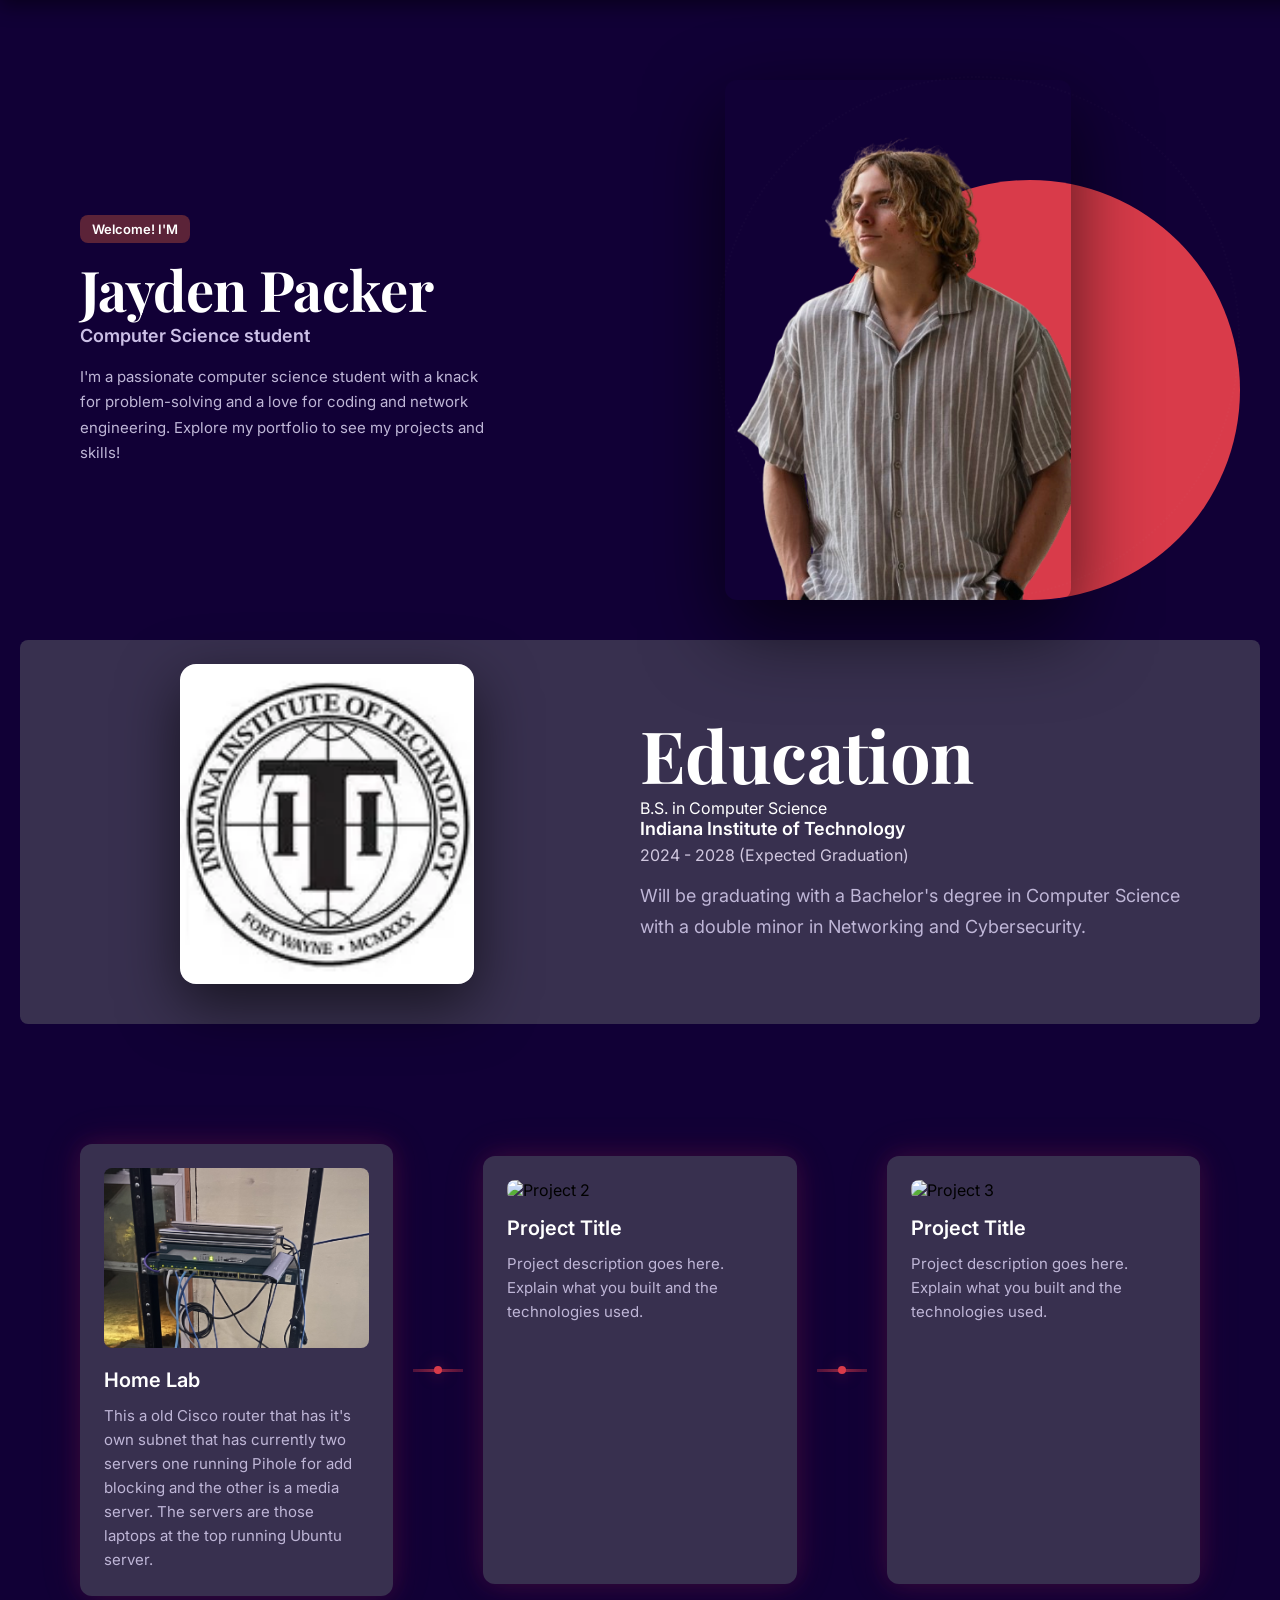
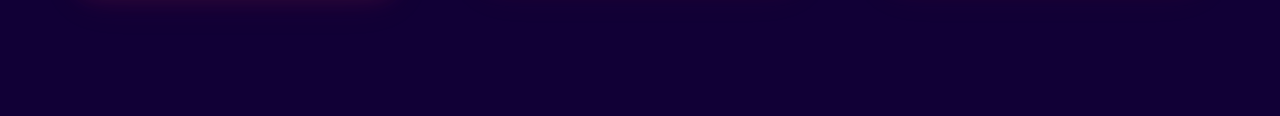
==== index.html @ 490e6d90 "updates" ====
<!DOCTYPE html>
<html>
<head>
    <meta charset="UTF-8">
    <meta content="width=device-width, initial-scale=1.0">
    <link rel="stylesheet" href="style.css"/>
    <title>Portfolio</title>
</head>
<body>
    <div class="taskbar">
        <a href="#hero" class="taskbar1">
            <img src="OIP (1).webp" alt="logo">
        </a>
        <a href="#education" class="taskbar2">Education</a>
        <a href="#projects" class="taskbar3">Projects</a>
        <a href="#resume" class="taskbar4">Resume</a>
        <a href="#contact" class="taskbar5">Contact</a>
    </div>

<section id="hero" class="hero">
        <div class="hero-left">
            <span class="hero-badge">Welcome! I'M</span>
            <h1 class="hero-title">Jayden Packer</h1>
            <div class="hero-sub">Computer Science student</div>
            <p class="hero-desc">
                I'm a passionate computer science student with a knack for problem-solving and a love for coding and network engineering. 
                Explore my portfolio to see my projects and skills!
            </p>
        </div>
        <div class="hero-right">
            <img src="IMG_0576-removebg-preview.png" alt="profile" class="hero-img">
        </div>
    </section>

<section id="education" class="education">
        <div class="educationleft">
            <img class="educationleft-img"src="OIP.webp" alt="school" class="education-img">
        </div>
        <div class="educationright">
            <h2 class="education-title">Education</h2>
            <div class="education-subtitle">B.S. in Computer Science</div>
            <div class="education-school">Indiana Institute of Technology</div>
            <div class="education-dates">2024 - 2028 (Expected Graduation)</div>
            <p class="education-desc">
                Will be graduating with a Bachelor's degree in Computer Science with a double minor in Networking and Cybersecurity.
            </p>
        </div>
    </section>

<section id="projects" class="projects">
    <div class="project-container">
        <div class="project-box">
            <img src="project1IMG.jpeg" alt="Project 1" class="project-img">
            <h3>Home Lab</h3>
            <p>This a old Cisco router that has it's own subnet that has currently two servers one running Pihole for add blocking and the other is a media server. The servers are those laptops at the top running Ubuntu server.</p>
        </div>
        
        <div class="project-line"></div>
        
        <div class="project-box">
            <img src="project2.jpg" alt="Project 2" class="project-img">
            <h3>Project Title</h3>
            <p>Project description goes here. Explain what you built and the technologies used.</p>
        </div>
        
        <div class="project-line"></div>
        
        <div class="project-box">
            <img src="project3.jpg" alt="Project 3" class="project-img">
            <h3>Project Title</h3>
            <p>Project description goes here. Explain what you built and the technologies used.</p>
        </div>
    </div>
</section>

<script>
    (function(){
        const bar = document.querySelector('.taskbar');
        const body = document.body;
        if (!bar) return;

        let lastScroll = 0;
        let ticking = false;
        const threshold = 80;

        function onScroll() {
            if (ticking) return;
            ticking = true;

            window.requestAnimationFrame(() => {
                const currentScroll = window.scrollY || window.pageYOffset;
                
                // Scrolling down
                if (currentScroll > lastScroll && currentScroll > threshold) {
                    if (!bar.classList.contains('vertical')) {
                        bar.classList.add('sliding-up');
                        setTimeout(() => {
                            bar.classList.remove('sliding-up');
                            bar.classList.add('vertical');
                            body.classList.add('shifted'); // Add padding to body
                        }, 600);
                    }
                }
                // Scrolling up
                else if (currentScroll < lastScroll && currentScroll < threshold) {
                    if (bar.classList.contains('vertical')) {
                        bar.classList.add('sliding-right');
                        body.classList.remove('shifted'); // Remove padding from body
                        setTimeout(() => {
                            bar.classList.remove('sliding-right', 'vertical');
                        }, 600);
                    }
                }

                lastScroll = currentScroll;
                ticking = false;
            });
        }

        window.addEventListener('scroll', onScroll, { passive: true });
    })();
</script>
</body>
</html>
---- style.css ----
@import url('https://fonts.googleapis.com/css2?family=Inter:wght@400;600;700&display=swap');
@import url('https://fonts.googleapis.com/css2?family=Playfair+Display:wght@600;700&display=swap');

html {
    scroll-behavior: smooth;
}

/* Update taskbar links */
.taskbar a {
    text-decoration: none;
    color: #ffffff;
}

body {
    background-color: #110036;
    font-family: "Inter", system-ui, -apple-system, BlinkMacSystemFont, 'Segoe UI', Roboto, 'Helvetica Neue', sans-serif;
    -webkit-font-smoothing: antialiased;
    -moz-osx-font-smoothing: grayscale;
    margin: 0;
    transition: padding-left 600ms cubic-bezier(0.4, 0, 0.2, 1);
}

/* Add padding when taskbar is vertical */
body.shifted {
    padding-left: 88px; /* matches taskbar width */
}

.taskbar {
    position: fixed;
    gap: 48px;
    top: 0;
    left: 0;
    z-index: 999;
    width: 100%;
    height: 64px;
    display: flex;
    align-items: center;
    padding: 12px 28px;
    background: rgba(17,0,54,0.98);
    box-shadow: 0 6px 18px rgba(0,0,0,0.45);
    transition: transform 600ms cubic-bezier(0.4, 0, 0.2, 1);
}

/* Sliding up animation state */
.taskbar.sliding-up {
    transform: translateY(-100%);
}

/* Vertical state with slide-in from left */
.taskbar.vertical {
    width: 88px;
    height: 100vh;
    padding: 20px 8px;
    flex-direction: column;
    gap: 18px;
    transform: translateX(-100%);
    animation: slideInLeft 600ms cubic-bezier(0.4, 0, 0.2, 1) forwards;
}

/* Sliding right animation state */
.taskbar.sliding-right {
    width: 88px;
    height: 100vh;
    padding: 20px 8px;
    flex-direction: column;
    transform: translateX(100%);
}

@keyframes slideInLeft {
    from { transform: translateX(-100%); }
    to { transform: translateX(0); }
}

/* logo adjustments */
.taskbar1 {
    width: 64px;
    justify-self: start;
    align-self: center;
    margin-left: 12px;
    transition: margin 420ms ease;
    cursor: pointer;
}
.taskbar.vertical .taskbar1 {
    margin-left: 0;
}

/* logo image sizing */
.taskbar1 img {
    width: 48px;
    height: 48px;
    object-fit: cover;
    border-radius: 8px;
    display: block;
}
.taskbar.vertical .taskbar1 img {
    width: 56px;
    height: 56px;
}

/* nav items container */
.taskbar > :not(.taskbar1) {
    display: flex;
    gap: 100px;
    align-items: right;
}

/* nav items: reset grid positioning when vertical */
.taskbar2, .taskbar3, .taskbar4, .taskbar5 {
    color: #ffffff;
    font-size: 16px;
    font-weight: 600;
    text-decoration: none;
    cursor: pointer;
    transition: color 0.3s ease;
    width:max-content;
    padding: 100px;
}

.taskbar2:hover,
.taskbar3:hover,
.taskbar4:hover,
.taskbar5:hover {
    color: #d93b4a;
}

/* clear grid-column overrides in vertical mode and stack */
.taskbar.vertical .taskbar2,
.taskbar.vertical .taskbar3,
.taskbar.vertical .taskbar4,
.taskbar.vertical .taskbar5 {
    /* stack visually and make labels compact */
    margin: 8px 0;
    font-size: 13px;
              /* rotate labels so they read roughly horizontally */
    transform-origin: center;
    white-space: nowrap;
    width: max-content;
}

/* make contact button smaller and vertical-friendly */
.taskbar.vertical .taskbar5 {
    width: 56px;
    height: 36px;
    border-radius: 8px;
    display: flex;
    justify-content: center;
    align-items: center;

}

/* small visual polish during animation */
.taskbar, .taskbar * {
    will-change: transform, width, height, padding, opacity;
}

/* HERO */
.hero {
    /* allow the hero to occupy more horizontal space */
    max-width: 1400px;
    width: calc(100% - 160px);
    margin: 40px auto;
    display: grid;
    grid-template-columns: 1fr 640px; /* larger right column for the image */
    gap: 60px;
    align-items: center;
    padding: 40px 60px;
}

/* left column (text) */
.hero-left { color: #fff; padding-right: 16px; }
.hero-badge {
    display: inline-block;
    background: #5b2338;
    color: #fff;
    padding: 6px 12px;
    border-radius: 8px;
    font-size: 13px;
    font-weight: 600;
    margin-bottom: 18px;
}
.hero-title {
    font-family: 'Playfair Display', serif;
    font-size: 56px;
    line-height: 1;
    margin: 0 0 8px;
    color: #fff;
    letter-spacing: -0.6px;
}
.hero-sub {
    color: #cbbfe6;
    font-weight: 600;
    margin-bottom: 18px;
    font-size: 18px;
}
.hero-desc {
    color: #bfb6d7;
    max-width: 640px;
    line-height: 1.7;
    font-size: 15px;
    margin: 0;
}

/* right column (image + decorative shapes) */
.hero-right {
    position: relative;
    height: 520px;
    display: flex;
    align-items: flex-end;
    justify-content: center;
    overflow: visible;
}

/* big circle behind image */
.hero-right::before{
    content: "";
    position: absolute;
    right: 0;
    width: 420px;
    height: 420px;
    border-radius: 50%;
    background: #d93b4a; /* red accent */
    transform: translateX(40px);
    z-index: 0;
    opacity: 1;
}

/* optional secondary dark ring */
.hero-right::after{
    content: "";
    position: absolute;
    right: -40px;
    width: 520px;
    height: 520px;
    border-radius: 50%;
    border: 2px dotted rgba(255,255,255,0.03);
    z-index: 0;
    opacity: 0.6;
}

/* image */
.hero-img {
    position: relative;
    z-index: 1;
    height: 520px;
    width: auto;
    max-width: 100%;
    object-fit: cover;
    border-radius: 12px;
    box-shadow: 0 30px 80px rgba(0,0,0,0.65);
    display: block;
    transform: translateX(18px); /* small overlap on the circle */
}

/* responsive breakpoints for larger layout */
@media (max-width: 1200px) {
    .hero {
        max-width: 1100px;
        grid-template-columns: 1fr 480px;
        gap: 40px;
        padding: 30px;
    }
    .hero-right { height: 420px; }
    .hero-img { height: 420px; }
}

@media (max-width: 900px) {
    .hero {
        grid-template-columns: 1fr;
        gap: 24px;
        padding: 16px;
    }
    .hero-right { height: 320px; }
    .hero-img { height: 320px; transform: translateX(0); }
}

.education{
    /* move the section closer to the hero */
    max-width: 2500px;
    width: calc(100% - 160px);
    margin: -40px auto 40px;    /* negative top margin to raise the section */
    display: grid;
    grid-template-columns: 1fr 560px;
    gap: 60px;
    align-items: center;
    padding: 24px 60px 40px;    /* reduced top padding */
    background-color: #38304f;
    border-radius: 8px;
}

/* left column (image) */
.educationleft{
    height: 320px;              /* slightly smaller so content feels balanced */
    display: flex;
    justify-content: flex-start;
    align-items: center;
    overflow: visible;
    margin-left: 100px;
}

.educationleft-img{
    position: relative;
    z-index: 1;
    height: 320px;
    width: auto;
    max-width: 100%;
    object-fit: cover;
    border-radius: 16px;
    box-shadow: 0 20px 60px rgba(0,0,0,0.6);
    display: block;
    margin-left: px;
}

/* right column (text) */
.educationright{
    color: #fff;
    padding-right: 0;
    text-align: left;
    display: flex;
    flex-direction: column;

    /* move content to the top of the section */
    justify-content: flex-start;
    align-items: flex-start;
    padding-top: 12px; /* optional: tweak to taste */
}

/* bigger, clearer title and supporting text */
.education-title{
    font-family: 'Playfair Display', serif;
    font-size: 72px;
    line-height: 1;
    margin: 0 0 8px;
    color: #fff;
    letter-spacing: -0.6px;

    /* ensure the title hugs the top of its column */
    align-self: flex-start;
    margin-top: 0;
}

.education-sub{
    color: #cbbfe6;
    font-weight: 600;
    font-size: 20px;            /* larger subtitle */
    margin-bottom: 8px;
}

.education-school{
    color: #ffffff;
    font-size: 18px;
    font-weight: 600;
    margin-bottom: 6px;
}

.education-dates{
    color: #d0c7df;
    font-size: 16px;
    margin-bottom: 16px;
}

.education-desc{
    color: #bfb6d7;
    max-width: 720px;
    width: 100%;
    line-height: 1.7;
    font-size: 18px;            /* larger body text */
    margin: 0;
}

/* Projects Section */
.projects {
    max-width: 1400px;
    width: calc(100% - 160px);
    margin: 40px auto;
    padding: 40px 60px;
}

.project-container {
    display: flex;
    align-items: center;
    justify-content: center;
    gap: 20px;
    padding: 40px 0;
}

.project-box {
    background-color: #38304f;
    border-radius: 12px;
    padding: 24px;
    width: 320px;
    min-height: 380px;
    position: relative;
    transition: transform 0.3s ease;
    
    /* Glow effect */
    box-shadow: 0 0 25px rgba(217, 59, 74, 0.15),
                0 0 45px rgba(217, 59, 74, 0.1);
}

.project-box:hover {
    transform: translateY(-8px);
    box-shadow: 0 0 35px rgba(217, 59, 74, 0.25),
                0 0 65px rgba(217, 59, 74, 0.15);
}

.project-img {
    width: 100%;
    height: 180px;
    object-fit: cover;
    border-radius: 8px;
    margin-bottom: 16px;
}

.project-box h3 {
    color: #ffffff;
    font-size: 20px;
    margin: 0 0 12px 0;
    font-weight: 600;
}

.project-box p {
    color: #bfb6d7;
    font-size: 15px;
    line-height: 1.6;
    margin: 0;
}

/* Connecting lines */
.project-line {
    height: 3px;
    width: 60px;
    background: linear-gradient(90deg, 
        rgba(217, 59, 74, 0.3),
        rgba(217, 59, 74, 0.6),
        rgba(217, 59, 74, 0.3));
    position: relative;
}

.project-line::before {
    content: '';
    position: absolute;
    width: 8px;
    height: 8px;
    background-color: #d93b4a;
    border-radius: 50%;
    top: 50%;
    left: 50%;
    transform: translate(-50%, -50%);
    box-shadow: 0 0 15px rgba(217, 59, 74, 0.5);
}

/* Responsive adjustments */
@media (max-width: 1200px) {
    .project-container {
        flex-direction: column;
    }
    
    .project-line {
        height: 60px;
        width: 3px;
    }
}
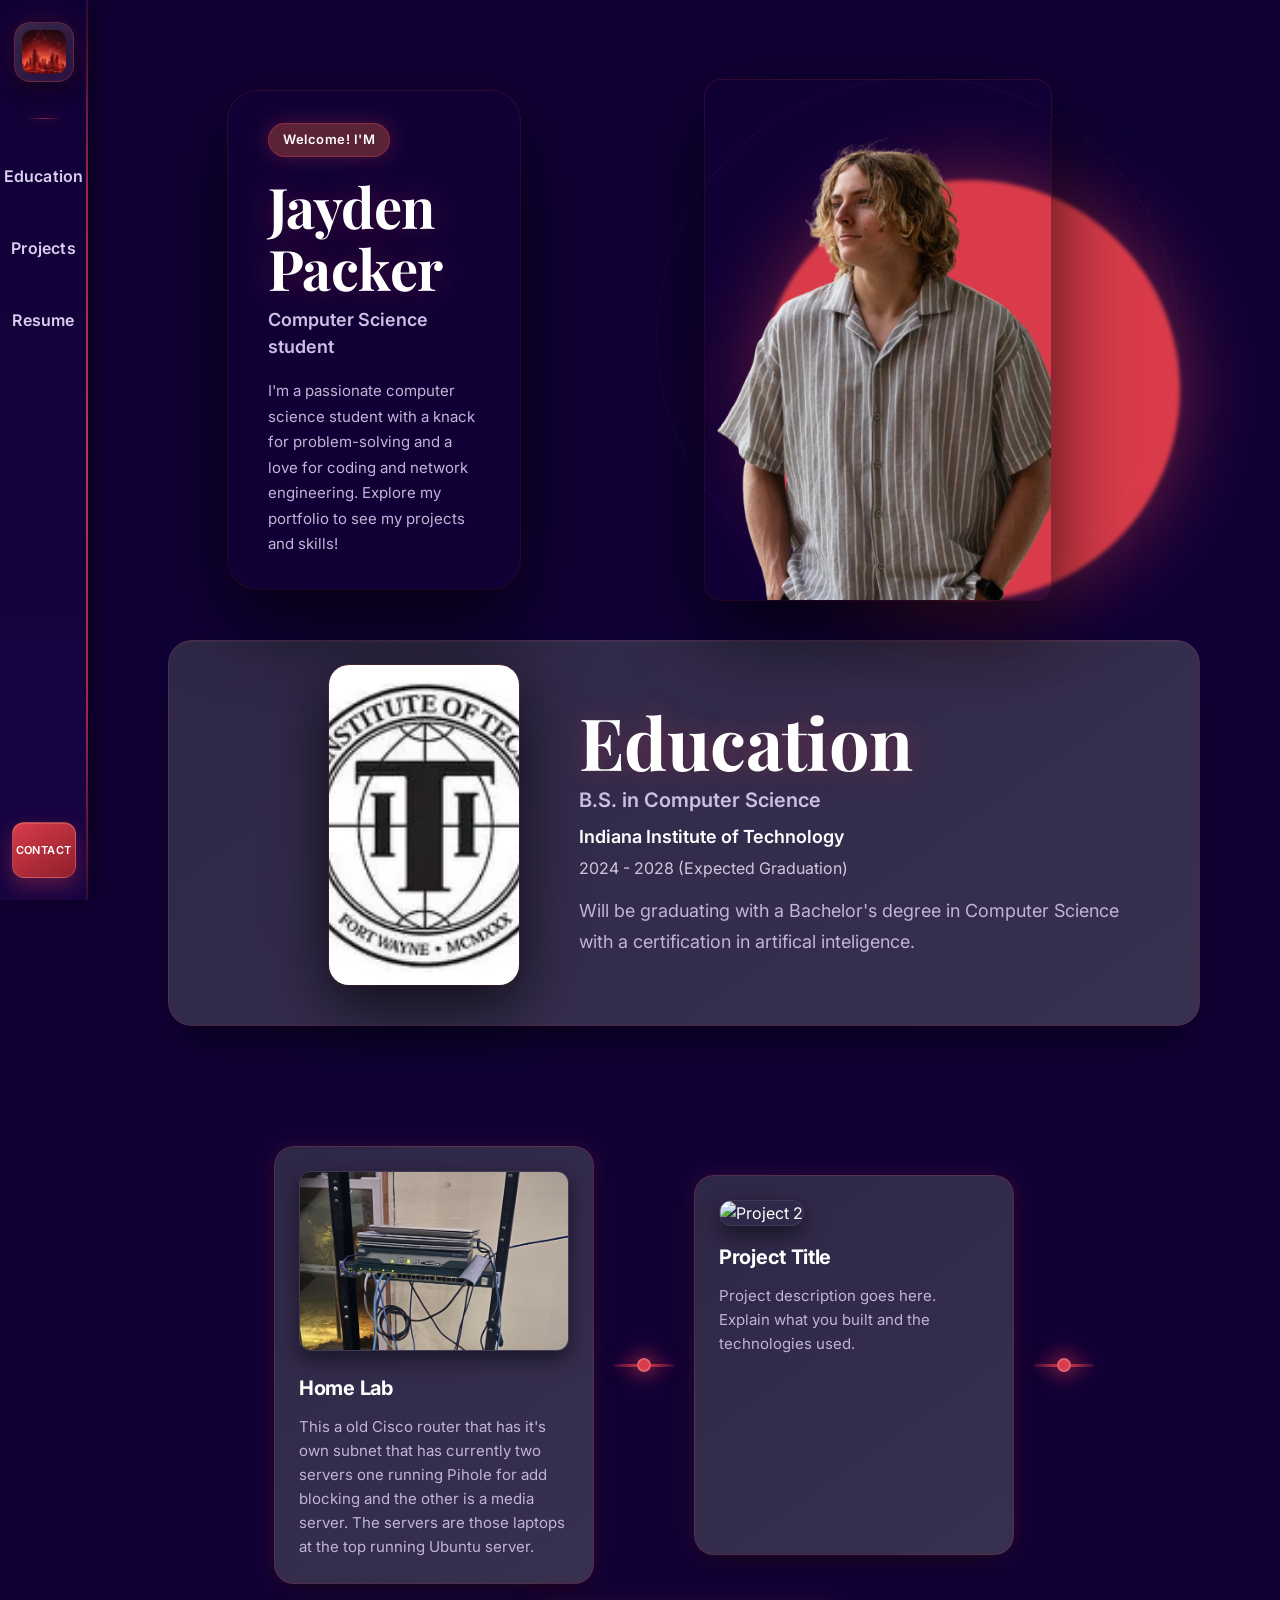
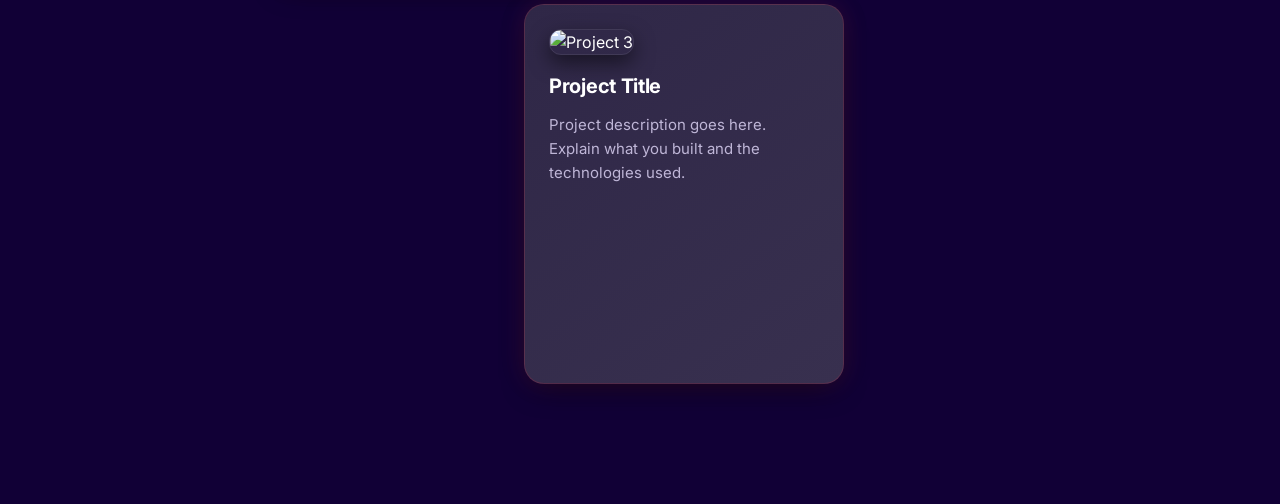
==== commit 93b948d9: "Updated formating and style" ====
--- a/index.html
+++ b/index.html
@@ -1,23 +1,43 @@
 <!DOCTYPE html>
-<html>
+<html lang="en">
 <head>
     <meta charset="UTF-8">
-    <meta content="width=device-width, initial-scale=1.0">
+    <meta name="viewport" content="width=device-width, initial-scale=1.0">
+    <title>Jayden Packer · Portfolio</title>
     <link rel="stylesheet" href="style.css"/>
-    <title>Portfolio</title>
 </head>
 <body>
-    <div class="taskbar">
-        <a href="#hero" class="taskbar1">
+    <!-- TASKBAR -->
+    <nav class="taskbar" id="taskbar">
+        <a href="#hero" class="taskbar1" aria-label="Home">
             <img src="OIP (1).webp" alt="logo">
         </a>
-        <a href="#education" class="taskbar2">Education</a>
-        <a href="#projects" class="taskbar3">Projects</a>
-        <a href="#resume" class="taskbar4">Resume</a>
-        <a href="#contact" class="taskbar5">Contact</a>
-    </div>
 
-<section id="hero" class="hero">
+        <div class="rail-divider"></div>
+
+        <a href="#education" class="rail-link">
+            <span class="rail-dot"></span>
+            <span class="rail-label">Education</span>
+        </a>
+        <a href="#projects" class="rail-link">
+            <span class="rail-dot"></span>
+            <span class="rail-label">Projects</span>
+        </a>
+        <a href="#resume" class="rail-link">
+            <span class="rail-dot"></span>
+            <span class="rail-label">Resume</span>
+        </a>
+
+        <div class="rail-spacer"></div>
+
+        <a href="#contact" class="rail-link rail-contact">
+            <span class="rail-dot"></span>
+            <span class="rail-label">Contact</span>
+        </a>
+    </nav>
+
+    <!-- HERO -->
+    <section id="hero" class="hero">
         <div class="hero-left">
             <span class="hero-badge">Welcome! I'M</span>
             <h1 class="hero-title">Jayden Packer</h1>
@@ -32,9 +52,10 @@
         </div>
     </section>
 
-<section id="education" class="education">
+    <!-- EDUCATION -->
+    <section id="education" class="education">
         <div class="educationleft">
-            <img class="educationleft-img"src="OIP.webp" alt="school" class="education-img">
+            <img class="educationleft-img" src="OIP.webp" alt="school">
         </div>
         <div class="educationright">
             <h2 class="education-title">Education</h2>
@@ -42,83 +63,95 @@
             <div class="education-school">Indiana Institute of Technology</div>
             <div class="education-dates">2024 - 2028 (Expected Graduation)</div>
             <p class="education-desc">
-                Will be graduating with a Bachelor's degree in Computer Science with a double minor in Networking and Cybersecurity.
+                Will be graduating with a Bachelor's degree in Computer Science with a certification in artifical inteligence.
             </p>
         </div>
     </section>
 
-<section id="projects" class="projects">
-    <div class="project-container">
-        <div class="project-box">
-            <img src="project1IMG.jpeg" alt="Project 1" class="project-img">
-            <h3>Home Lab</h3>
-            <p>This a old Cisco router that has it's own subnet that has currently two servers one running Pihole for add blocking and the other is a media server. The servers are those laptops at the top running Ubuntu server.</p>
+    <!-- PROJECTS -->
+    <section id="projects" class="projects">
+        <div class="project-container">
+            <div class="project-box">
+                <img src="project1IMG.jpeg" alt="Project 1" class="project-img">
+                <h3>Home Lab</h3>
+                <p>This a old Cisco router that has it's own subnet that has currently two servers one running Pihole for add blocking and the other is a media server. The servers are those laptops at the top running Ubuntu server.</p>
+            </div>
+            
+            <div class="project-line"></div>
+            
+            <div class="project-box">
+                <img src="project2.jpg" alt="Project 2" class="project-img">
+                <h3>Project Title</h3>
+                <p>Project description goes here. Explain what you built and the technologies used.</p>
+            </div>
+            
+            <div class="project-line"></div>
+            
+            <div class="project-box">
+                <img src="project3.jpg" alt="Project 3" class="project-img">
+                <h3>Project Title</h3>
+                <p>Project description goes here. Explain what you built and the technologies used.</p>
+            </div>
         </div>
-        
-        <div class="project-line"></div>
-        
-        <div class="project-box">
-            <img src="project2.jpg" alt="Project 2" class="project-img">
-            <h3>Project Title</h3>
-            <p>Project description goes here. Explain what you built and the technologies used.</p>
-        </div>
-        
-        <div class="project-line"></div>
-        
-        <div class="project-box">
-            <img src="project3.jpg" alt="Project 3" class="project-img">
-            <h3>Project Title</h3>
-            <p>Project description goes here. Explain what you built and the technologies used.</p>
-        </div>
-    </div>
-</section>
+    </section>
 
-<script>
-    (function(){
-        const bar = document.querySelector('.taskbar');
-        const body = document.body;
-        if (!bar) return;
+    <!-- SCROLL SCRIPT -->
+    <script>
+        (function () {
+            const bar = document.getElementById('taskbar');
+            const body = document.body;
+            if (!bar) return;
 
-        let lastScroll = 0;
-        let ticking = false;
-        const threshold = 80;
+            const isMobile = () => window.innerWidth <= 900;
 
-        function onScroll() {
-            if (ticking) return;
-            ticking = true;
+            let lastScroll = 0;
+            let ticking = false;
+            const THRESHOLD = 120;
+            const DELTA = 6;
+            let hidden = false;
 
-            window.requestAnimationFrame(() => {
-                const currentScroll = window.scrollY || window.pageYOffset;
-                
-                // Scrolling down
-                if (currentScroll > lastScroll && currentScroll > threshold) {
-                    if (!bar.classList.contains('vertical')) {
-                        bar.classList.add('sliding-up');
-                        setTimeout(() => {
-                            bar.classList.remove('sliding-up');
-                            bar.classList.add('vertical');
-                            body.classList.add('shifted'); // Add padding to body
-                        }, 600);
+            function setHidden(state) {
+                if (state === hidden) return;
+                hidden = state;
+                bar.classList.toggle('hidden', state);
+                body.classList.toggle('shifted', state);
+            }
+
+            function onScroll() {
+                if (ticking) return;
+                ticking = true;
+                requestAnimationFrame(() => {
+                    const y = window.scrollY || window.pageYOffset;
+
+                    if (isMobile()) {
+                        setHidden(false);
+                        lastScroll = y;
+                        ticking = false;
+                        return;
                     }
-                }
-                // Scrolling up
-                else if (currentScroll < lastScroll && currentScroll < threshold) {
-                    if (bar.classList.contains('vertical')) {
-                        bar.classList.add('sliding-right');
-                        body.classList.remove('shifted'); // Remove padding from body
-                        setTimeout(() => {
-                            bar.classList.remove('sliding-right', 'vertical');
-                        }, 600);
+
+                    const diff = y - lastScroll;
+
+                    if (Math.abs(diff) > DELTA) {
+                        if (diff > 0 && y > THRESHOLD) {
+                            setHidden(true);
+                        } else if (diff < 0) {
+                            setHidden(false);
+                        }
+                        lastScroll = y;
+                    } else if (y <= THRESHOLD && hidden) {
+                        setHidden(false);
                     }
-                }
 
-                lastScroll = currentScroll;
-                ticking = false;
+                    ticking = false;
+                });
+            }
+
+            window.addEventListener('scroll', onScroll, { passive: true });
+            window.addEventListener('resize', () => {
+                if (isMobile()) setHidden(false);
             });
-        }
-
-        window.addEventListener('scroll', onScroll, { passive: true });
-    })();
-</script>
+        })();
+    </script>
 </body>
 </html>
--- a/style.css
+++ b/style.css
@@ -1,197 +1,359 @@
+/* ---------- FONT IMPORTS ---------- */
 @import url('https://fonts.googleapis.com/css2?family=Inter:wght@400;600;700&display=swap');
 @import url('https://fonts.googleapis.com/css2?family=Playfair+Display:wght@600;700&display=swap');
 
+/* ---------- RESET & GLOBAL ---------- */
+* {
+    margin: 0;
+    padding: 0;
+    box-sizing: border-box;
+}
+
 html {
     scroll-behavior: smooth;
 }
 
-/* Update taskbar links */
-.taskbar a {
-    text-decoration: none;
-    color: #ffffff;
-}
-
 body {
     background-color: #110036;
-    font-family: "Inter", system-ui, -apple-system, BlinkMacSystemFont, 'Segoe UI', Roboto, 'Helvetica Neue', sans-serif;
+    font-family: "Inter", system-ui, -apple-system, BlinkMacSystemFont, 'Segoe UI', Roboto, sans-serif;
     -webkit-font-smoothing: antialiased;
     -moz-osx-font-smoothing: grayscale;
-    margin: 0;
-    transition: padding-left 600ms cubic-bezier(0.4, 0, 0.2, 1);
-}
-
-/* Add padding when taskbar is vertical */
-body.shifted {
-    padding-left: 88px; /* matches taskbar width */
-}
-
+    line-height: 1.5;
+    color: #fff;
+    padding-left: 88px;
+    transition: padding-left 0.4s cubic-bezier(0.22, 1, 0.36, 1);
+}
+
+@media (max-width: 900px) {
+    body { padding-left: 0; }
+}
+
+body.shifted { padding-left: 0; }
+
+/* ---------- TASKBAR (vertical rail) ---------- */
 .taskbar {
     position: fixed;
-    gap: 48px;
     top: 0;
     left: 0;
     z-index: 999;
-    width: 100%;
-    height: 64px;
+    width: 88px;
+    height: 100vh;
+    display: flex;
+    flex-direction: column;
+    align-items: center;
+    gap: 24px;
+    padding: 22px 10px;
+    background:
+        linear-gradient(180deg, rgba(17, 0, 54, 0.98) 0%, rgba(24, 4, 66, 0.98) 100%);
+    backdrop-filter: blur(12px);
+    border-right: 1px solid rgba(217, 59, 74, 0.18);
+    box-shadow:
+        6px 0 24px rgba(0, 0, 0, 0.5),
+        inset -1px 0 0 rgba(217, 59, 74, 0.12);
+    transform: translateX(0);
+    transition: transform 0.4s cubic-bezier(0.22, 1, 0.36, 1);
+    will-change: transform;
+}
+
+/* glowing accent strip on the right edge of the rail */
+.taskbar::after {
+    content: "";
+    position: absolute;
+    top: 0;
+    right: -1px;
+    width: 2px;
+    height: 100%;
+    background: linear-gradient(
+        180deg,
+        transparent 0%,
+        rgba(217, 59, 74, 0.7) 20%,
+        rgba(217, 59, 74, 1) 50%,
+        rgba(217, 59, 74, 0.7) 80%,
+        transparent 100%
+    );
+    filter: blur(0.5px);
+    opacity: 0.85;
+    pointer-events: none;
+}
+
+.taskbar.hidden {
+    transform: translateX(-100%);
+}
+
+/* --- Logo badge --- */
+.taskbar1 {
     display: flex;
     align-items: center;
-    padding: 12px 28px;
-    background: rgba(17,0,54,0.98);
-    box-shadow: 0 6px 18px rgba(0,0,0,0.45);
-    transition: transform 600ms cubic-bezier(0.4, 0, 0.2, 1);
-}
-
-/* Sliding up animation state */
-.taskbar.sliding-up {
-    transform: translateY(-100%);
-}
-
-/* Vertical state with slide-in from left */
-.taskbar.vertical {
-    width: 88px;
-    height: 100vh;
-    padding: 20px 8px;
-    flex-direction: column;
-    gap: 18px;
-    transform: translateX(-100%);
-    animation: slideInLeft 600ms cubic-bezier(0.4, 0, 0.2, 1) forwards;
-}
-
-/* Sliding right animation state */
-.taskbar.sliding-right {
-    width: 88px;
-    height: 100vh;
-    padding: 20px 8px;
-    flex-direction: column;
-    transform: translateX(100%);
-}
-
-@keyframes slideInLeft {
-    from { transform: translateX(-100%); }
-    to { transform: translateX(0); }
-}
-
-/* logo adjustments */
-.taskbar1 {
+    justify-content: center;
+    width: 60px;
+    height: 60px;
+    border-radius: 16px;
+    background: linear-gradient(145deg, #2f2747, #1b0f42);
+    border: 1px solid rgba(217, 59, 74, 0.35);
+    box-shadow:
+        0 8px 20px rgba(0, 0, 0, 0.5),
+        inset 0 0 20px rgba(217, 59, 74, 0.15),
+        0 0 24px rgba(217, 59, 74, 0.2);
+    transition: transform 0.25s ease, box-shadow 0.25s ease;
+    cursor: pointer;
+    margin-bottom: 6px;
+}
+
+.taskbar1:hover {
+    transform: translateY(-2px) scale(1.03);
+    box-shadow:
+        0 10px 26px rgba(0, 0, 0, 0.6),
+        inset 0 0 24px rgba(217, 59, 74, 0.25),
+        0 0 32px rgba(217, 59, 74, 0.4);
+}
+
+.taskbar1 img {
+    width: 44px;
+    height: 44px;
+    object-fit: cover;
+    border-radius: 10px;
+    display: block;
+}
+
+/* --- Divider --- */
+.rail-divider {
+    width: 34px;
+    height: 1px;
+    margin: 6px 0 10px;
+    background: linear-gradient(
+        90deg,
+        transparent,
+        rgba(217, 59, 74, 0.6),
+        transparent
+    );
+    box-shadow: 0 0 8px rgba(217, 59, 74, 0.5);
+}
+
+/* pushes the Contact link to the bottom */
+.rail-spacer {
+    flex: 1;
+}
+
+/* --- Rail links (nav items) --- */
+.rail-link {
+    position: relative;
+    display: flex;
+    align-items: center;
+    justify-content: center;
     width: 64px;
-    justify-self: start;
-    align-self: center;
-    margin-left: 12px;
-    transition: margin 420ms ease;
-    cursor: pointer;
-}
-.taskbar.vertical .taskbar1 {
-    margin-left: 0;
-}
-
-/* logo image sizing */
-.taskbar1 img {
-    width: 48px;
     height: 48px;
-    object-fit: cover;
-    border-radius: 8px;
-    display: block;
-}
-.taskbar.vertical .taskbar1 img {
-    width: 56px;
-    height: 56px;
-}
-
-/* nav items container */
-.taskbar > :not(.taskbar1) {
-    display: flex;
-    gap: 100px;
-    align-items: right;
-}
-
-/* nav items: reset grid positioning when vertical */
-.taskbar2, .taskbar3, .taskbar4, .taskbar5 {
-    color: #ffffff;
+    border-radius: 12px;
+    color: #d8cff0;
     font-size: 16px;
     font-weight: 600;
+    letter-spacing: 0.2px;
     text-decoration: none;
-    cursor: pointer;
-    transition: color 0.3s ease;
-    width:max-content;
-    padding: 100px;
-}
-
-.taskbar2:hover,
-.taskbar3:hover,
-.taskbar4:hover,
-.taskbar5:hover {
-    color: #d93b4a;
-}
-
-/* clear grid-column overrides in vertical mode and stack */
-.taskbar.vertical .taskbar2,
-.taskbar.vertical .taskbar3,
-.taskbar.vertical .taskbar4,
-.taskbar.vertical .taskbar5 {
-    /* stack visually and make labels compact */
-    margin: 8px 0;
-    font-size: 13px;
-              /* rotate labels so they read roughly horizontally */
-    transform-origin: center;
-    white-space: nowrap;
-    width: max-content;
-}
-
-/* make contact button smaller and vertical-friendly */
-.taskbar.vertical .taskbar5 {
-    width: 56px;
-    height: 36px;
-    border-radius: 8px;
-    display: flex;
-    justify-content: center;
-    align-items: center;
-
-}
-
-/* small visual polish during animation */
-.taskbar, .taskbar * {
-    will-change: transform, width, height, padding, opacity;
-}
-
-/* HERO */
+    background: transparent;
+    border: 1px solid transparent;
+    transition:
+        color 0.25s ease,
+        background 0.25s ease,
+        border-color 0.25s ease,
+        transform 0.2s ease,
+        box-shadow 0.25s ease;
+}
+
+/* glowing dot indicator */
+.rail-dot {
+    position: absolute;
+    top: 8px;
+    right: 8px;
+    width: 6px;
+    height: 6px;
+    border-radius: 50%;
+    background: #d93b4a;
+    box-shadow: 0 0 10px rgba(217, 59, 74, 0.9);
+    opacity: 0;
+    transform: scale(0.4);
+    transition: opacity 0.25s ease, transform 0.25s ease;
+}
+
+.rail-label {
+    transition: transform 0.25s ease;
+    text-align: center;
+    line-height: 1.1;
+}
+
+/* hover */
+.rail-link:hover {
+    color: #ffffff;
+    background: linear-gradient(145deg, rgba(217, 59, 74, 0.14), rgba(217, 59, 74, 0.05));
+    border-color: rgba(217, 59, 74, 0.35);
+    transform: translateY(-2px);
+    box-shadow: 0 6px 16px rgba(0, 0, 0, 0.4), 0 0 18px rgba(217, 59, 74, 0.25);
+}
+
+.rail-link:hover .rail-dot {
+    opacity: 1;
+    transform: scale(1);
+}
+
+.rail-link:hover .rail-label {
+    transform: translateY(-1px);
+}
+
+/* active / current section (optional — applies on focus for keyboard users) */
+.rail-link:focus-visible {
+    outline: none;
+    border-color: #d93b4a;
+    box-shadow: 0 0 0 2px rgba(217, 59, 74, 0.35);
+}
+
+/* --- Contact (special) --- */
+.rail-contact {
+    width: 64px;
+    height: 56px;
+    color: #ffffff;
+    background: linear-gradient(145deg, #d93b4a, #8f1f2c);
+    border: 1px solid rgba(255, 255, 255, 0.15);
+    box-shadow:
+        0 8px 20px rgba(217, 59, 74, 0.35),
+        inset 0 1px 0 rgba(255, 255, 255, 0.15);
+    font-size: 11px;
+    letter-spacing: 0.4px;
+    text-transform: uppercase;
+}
+
+.rail-contact .rail-dot {
+    background: #ffffff;
+    box-shadow: 0 0 10px rgba(255, 255, 255, 0.9);
+}
+
+.rail-contact:hover {
+    background: linear-gradient(145deg, #e64554, #a82433);
+    border-color: rgba(255, 255, 255, 0.3);
+    box-shadow:
+        0 10px 26px rgba(217, 59, 74, 0.55),
+        inset 0 1px 0 rgba(255, 255, 255, 0.2),
+        0 0 24px rgba(217, 59, 74, 0.5);
+    transform: translateY(-3px);
+}
+
+/* ---------- MOBILE: horizontal top bar ---------- */
+@media (max-width: 900px) {
+    .taskbar {
+        width: 100%;
+        height: 68px;
+        flex-direction: row;
+        justify-content: flex-start;
+        gap: 10px;
+        padding: 8px 16px;
+        border-right: none;
+        border-bottom: 1px solid rgba(217, 59, 74, 0.18);
+        box-shadow: 0 6px 18px rgba(0, 0, 0, 0.45);
+    }
+
+    .taskbar::after {
+        top: auto;
+        bottom: -1px;
+        right: 0;
+        width: 100%;
+        height: 2px;
+        background: linear-gradient(
+            90deg,
+            transparent,
+            rgba(217, 59, 74, 0.8),
+            transparent
+        );
+    }
+
+    .taskbar.hidden { transform: translateX(0); }
+
+    .taskbar1 {
+        width: 44px;
+        height: 44px;
+        border-radius: 12px;
+        margin-bottom: 0;
+    }
+
+    .taskbar1 img { width: 32px; height: 32px; }
+
+    .rail-divider {
+        width: 1px;
+        height: 28px;
+        margin: 0 4px;
+        background: linear-gradient(180deg, transparent, rgba(217, 59, 74, 0.6), transparent);
+    }
+
+    .rail-spacer { flex: 0; }
+
+    .rail-link {
+        width: auto;
+        height: 36px;
+        padding: 0 12px;
+        border-radius: 10px;
+        font-size: 12px;
+    }
+
+    .rail-dot { display: none; }
+
+    .rail-contact {
+        width: auto;
+        height: 36px;
+        padding: 0 14px;
+        font-size: 11px;
+        margin-left: auto;
+    }
+}
+
+/* ---------- HERO ---------- */
 .hero {
-    /* allow the hero to occupy more horizontal space */
-    max-width: 1400px;
+    max-width: 1600px;
     width: calc(100% - 160px);
     margin: 40px auto;
     display: grid;
-    grid-template-columns: 1fr 640px; /* larger right column for the image */
+    grid-template-columns: 1.4fr 560px;
     gap: 60px;
     align-items: center;
     padding: 40px 60px;
 }
 
-/* left column (text) */
-.hero-left { color: #fff; padding-right: 16px; }
+.hero-left {
+    color: #fff;
+    padding: 32px 40px;
+    background-color: #110036;
+    box-shadow: 0 30px 80px rgba(0, 0, 0, 0.7), 0 0 0 1px rgba(217, 59, 74, 0.2);
+    border-radius: 30px;
+    
+    
+}
+
 .hero-badge {
     display: inline-block;
     background: #5b2338;
     color: #fff;
-    padding: 6px 12px;
-    border-radius: 8px;
+    padding: 6px 14px;
+    border-radius: 30px;
     font-size: 13px;
     font-weight: 600;
+    letter-spacing: 0.5px;
     margin-bottom: 18px;
-}
+    box-shadow: 0 0 20px rgba(217, 59, 74, 0.3);
+    border: 1px solid rgba(217, 59, 74, 0.4);
+}
+
 .hero-title {
     font-family: 'Playfair Display', serif;
     font-size: 56px;
-    line-height: 1;
+    line-height: 1.1;
     margin: 0 0 8px;
     color: #fff;
     letter-spacing: -0.6px;
-}
+    text-shadow: 0 0 30px rgba(217, 59, 74, 0.3);
+}
+
 .hero-sub {
     color: #cbbfe6;
     font-weight: 600;
     margin-bottom: 18px;
     font-size: 18px;
 }
+
 .hero-desc {
     color: #bfb6d7;
     max-width: 640px;
@@ -200,7 +362,6 @@
     margin: 0;
 }
 
-/* right column (image + decorative shapes) */
 .hero-right {
     position: relative;
     height: 520px;
@@ -210,34 +371,32 @@
     overflow: visible;
 }
 
-/* big circle behind image */
-.hero-right::before{
+.hero-right::before {
     content: "";
     position: absolute;
     right: 0;
     width: 420px;
     height: 420px;
     border-radius: 50%;
-    background: #d93b4a; /* red accent */
+    background: #d93b4a;
     transform: translateX(40px);
     z-index: 0;
-    opacity: 1;
-}
-
-/* optional secondary dark ring */
-.hero-right::after{
+    filter: blur(2px);
+    box-shadow: 0 0 80px rgba(217, 59, 74, 0.5);
+}
+
+.hero-right::after {
     content: "";
     position: absolute;
     right: -40px;
     width: 520px;
     height: 520px;
     border-radius: 50%;
-    border: 2px dotted rgba(255,255,255,0.03);
+    border: 2px dotted rgba(255, 255, 255, 0.06);
     z-index: 0;
     opacity: 0.6;
 }
 
-/* image */
 .hero-img {
     position: relative;
     z-index: 1;
@@ -245,13 +404,181 @@
     width: auto;
     max-width: 100%;
     object-fit: cover;
+    border-radius: 16px;
+    box-shadow: 0 30px 80px rgba(0, 0, 0, 0.7), 0 0 0 1px rgba(217, 59, 74, 0.2);
+    display: block;
+    transform: translateX(18px);
+}
+
+/* ---------- EDUCATION ---------- */
+.education {
+    max-width: 2500px;
+    width: calc(100% - 160px);
+    margin: -40px auto 40px;
+    display: grid;
+    grid-template-columns: 1fr 560px;
+    gap: 60px;
+    align-items: center;
+    padding: 24px 60px 40px;
+    background: linear-gradient(145deg, #2f2747, #38304f);
+    border-radius: 24px;
+    box-shadow: 0 25px 40px -15px rgba(0, 0, 0, 0.6), inset 0 1px 0 rgba(255, 255, 255, 0.05);
+    border: 1px solid rgba(217, 59, 74, 0.15);
+}
+
+.educationleft {
+    height: 320px;
+    display: flex;
+    justify-content: flex-start;
+    align-items: center;
+    overflow: visible;
+    margin-left: 100px;
+}
+
+.educationleft-img {
+    position: relative;
+    z-index: 1;
+    height: 320px;
+    width: auto;
+    max-width: 100%;
+    object-fit: cover;
+    border-radius: 20px;
+    box-shadow: 0 20px 60px rgba(0, 0, 0, 0.7), 0 0 0 1px rgba(217, 59, 74, 0.2);
+    display: block;
+}
+
+.educationright {
+    color: #fff;
+    display: flex;
+    flex-direction: column;
+    justify-content: flex-start;
+    align-items: flex-start;
+    padding-top: 12px;
+}
+
+.education-title {
+    font-family: 'Playfair Display', serif;
+    font-size: 72px;
+    line-height: 1;
+    margin: 0 0 8px;
+    color: #fff;
+    letter-spacing: -0.6px;
+    text-shadow: 0 0 25px rgba(217, 59, 74, 0.3);
+}
+
+.education-subtitle {
+    color: #cbbfe6;
+    font-weight: 600;
+    font-size: 20px;
+    margin-bottom: 8px;
+}
+
+.education-school {
+    color: #ffffff;
+    font-size: 18px;
+    font-weight: 600;
+    margin-bottom: 6px;
+}
+
+.education-dates {
+    color: #d0c7df;
+    font-size: 16px;
+    margin-bottom: 16px;
+}
+
+.education-desc {
+    color: #bfb6d7;
+    max-width: 720px;
+    width: 100%;
+    line-height: 1.7;
+    font-size: 18px;
+    margin: 0;
+}
+
+/* ---------- PROJECTS ---------- */
+.projects {
+    max-width: 1400px;
+    width: calc(100% - 160px);
+    margin: 40px auto;
+    padding: 40px 60px;
+}
+
+.project-container {
+    display: flex;
+    align-items: center;
+    justify-content: center;
+    gap: 20px;
+    padding: 40px 0;
+    flex-wrap: wrap;
+}
+
+.project-box {
+    background: linear-gradient(145deg, #2f2747, #38304f);
+    border-radius: 20px;
+    padding: 24px;
+    width: 320px;
+    min-height: 380px;
+    position: relative;
+    transition: transform 0.3s ease, box-shadow 0.3s ease;
+    box-shadow: 0 0 25px rgba(217, 59, 74, 0.15), 0 10px 30px -10px rgba(0, 0, 0, 0.7);
+    border: 1px solid rgba(217, 59, 74, 0.2);
+}
+
+.project-box:hover {
+    transform: translateY(-8px) scale(1.01);
+    box-shadow: 0 0 35px rgba(217, 59, 74, 0.35), 0 20px 40px -12px rgba(0, 0, 0, 0.8);
+    border-color: rgba(217, 59, 74, 0.5);
+}
+
+.project-img {
+    width: 100%;
+    height: 180px;
+    object-fit: cover;
     border-radius: 12px;
-    box-shadow: 0 30px 80px rgba(0,0,0,0.65);
-    display: block;
-    transform: translateX(18px); /* small overlap on the circle */
-}
-
-/* responsive breakpoints for larger layout */
+    margin-bottom: 16px;
+    border: 1px solid rgba(255, 255, 255, 0.08);
+    box-shadow: 0 8px 20px rgba(0, 0, 0, 0.5);
+}
+
+.project-box h3 {
+    color: #ffffff;
+    font-size: 20px;
+    margin: 0 0 12px 0;
+    font-weight: 700;
+    letter-spacing: -0.3px;
+}
+
+.project-box p {
+    color: #bfb6d7;
+    font-size: 15px;
+    line-height: 1.6;
+    margin: 0;
+}
+
+.project-line {
+    height: 3px;
+    width: 60px;
+    background: linear-gradient(90deg, rgba(217, 59, 74, 0.2), #d93b4a, rgba(217, 59, 74, 0.2));
+    position: relative;
+    border-radius: 4px;
+    box-shadow: 0 0 15px rgba(217, 59, 74, 0.5);
+}
+
+.project-line::before {
+    content: '';
+    position: absolute;
+    width: 10px;
+    height: 10px;
+    background-color: #d93b4a;
+    border-radius: 50%;
+    top: 50%;
+    left: 50%;
+    transform: translate(-50%, -50%);
+    box-shadow: 0 0 20px #d93b4a, 0 0 30px rgba(217, 59, 74, 0.7);
+    border: 2px solid rgba(255, 255, 255, 0.2);
+}
+
+/* ---------- RESPONSIVE ---------- */
 @media (max-width: 1200px) {
     .hero {
         max-width: 1100px;
@@ -259,204 +586,56 @@
         gap: 40px;
         padding: 30px;
     }
-    .hero-right { height: 420px; }
-    .hero-img { height: 420px; }
+    .hero-right, .hero-img { height: 420px; }
+    .project-container { flex-direction: column; }
+    .project-line {
+        height: 60px;
+        width: 3px;
+        background: linear-gradient(180deg, rgba(217, 59, 74, 0.2), #d93b4a, rgba(217, 59, 74, 0.2));
+    }
+    .education {
+        grid-template-columns: 1fr;
+        gap: 30px;
+        padding: 30px;
+    }
+    .educationleft {
+        margin-left: 0;
+        justify-content: center;
+    }
 }
 
 @media (max-width: 900px) {
     .hero {
         grid-template-columns: 1fr;
         gap: 24px;
-        padding: 16px;
-    }
-    .hero-right { height: 320px; }
-    .hero-img { height: 320px; transform: translateX(0); }
-}
-
-.education{
-    /* move the section closer to the hero */
-    max-width: 2500px;
-    width: calc(100% - 160px);
-    margin: -40px auto 40px;    /* negative top margin to raise the section */
-    display: grid;
-    grid-template-columns: 1fr 560px;
-    gap: 60px;
-    align-items: center;
-    padding: 24px 60px 40px;    /* reduced top padding */
-    background-color: #38304f;
-    border-radius: 8px;
-}
-
-/* left column (image) */
-.educationleft{
-    height: 320px;              /* slightly smaller so content feels balanced */
-    display: flex;
-    justify-content: flex-start;
-    align-items: center;
-    overflow: visible;
-    margin-left: 100px;
-}
-
-.educationleft-img{
-    position: relative;
-    z-index: 1;
-    height: 320px;
-    width: auto;
-    max-width: 100%;
-    object-fit: cover;
-    border-radius: 16px;
-    box-shadow: 0 20px 60px rgba(0,0,0,0.6);
-    display: block;
-    margin-left: px;
-}
-
-/* right column (text) */
-.educationright{
-    color: #fff;
-    padding-right: 0;
-    text-align: left;
-    display: flex;
-    flex-direction: column;
-
-    /* move content to the top of the section */
-    justify-content: flex-start;
-    align-items: flex-start;
-    padding-top: 12px; /* optional: tweak to taste */
-}
-
-/* bigger, clearer title and supporting text */
-.education-title{
-    font-family: 'Playfair Display', serif;
-    font-size: 72px;
-    line-height: 1;
-    margin: 0 0 8px;
-    color: #fff;
-    letter-spacing: -0.6px;
-
-    /* ensure the title hugs the top of its column */
-    align-self: flex-start;
-    margin-top: 0;
-}
-
-.education-sub{
-    color: #cbbfe6;
-    font-weight: 600;
-    font-size: 20px;            /* larger subtitle */
-    margin-bottom: 8px;
-}
-
-.education-school{
-    color: #ffffff;
-    font-size: 18px;
-    font-weight: 600;
-    margin-bottom: 6px;
-}
-
-.education-dates{
-    color: #d0c7df;
-    font-size: 16px;
-    margin-bottom: 16px;
-}
-
-.education-desc{
-    color: #bfb6d7;
-    max-width: 720px;
-    width: 100%;
-    line-height: 1.7;
-    font-size: 18px;            /* larger body text */
-    margin: 0;
-}
-
-/* Projects Section */
-.projects {
-    max-width: 1400px;
-    width: calc(100% - 160px);
-    margin: 40px auto;
-    padding: 40px 60px;
-}
-
-.project-container {
-    display: flex;
-    align-items: center;
-    justify-content: center;
-    gap: 20px;
-    padding: 40px 0;
-}
-
-.project-box {
-    background-color: #38304f;
-    border-radius: 12px;
-    padding: 24px;
-    width: 320px;
-    min-height: 380px;
-    position: relative;
-    transition: transform 0.3s ease;
-    
-    /* Glow effect */
-    box-shadow: 0 0 25px rgba(217, 59, 74, 0.15),
-                0 0 45px rgba(217, 59, 74, 0.1);
-}
-
-.project-box:hover {
-    transform: translateY(-8px);
-    box-shadow: 0 0 35px rgba(217, 59, 74, 0.25),
-                0 0 65px rgba(217, 59, 74, 0.15);
-}
-
-.project-img {
-    width: 100%;
-    height: 180px;
-    object-fit: cover;
-    border-radius: 8px;
-    margin-bottom: 16px;
-}
-
-.project-box h3 {
-    color: #ffffff;
-    font-size: 20px;
-    margin: 0 0 12px 0;
-    font-weight: 600;
-}
-
-.project-box p {
-    color: #bfb6d7;
-    font-size: 15px;
-    line-height: 1.6;
-    margin: 0;
-}
-
-/* Connecting lines */
-.project-line {
-    height: 3px;
-    width: 60px;
-    background: linear-gradient(90deg, 
-        rgba(217, 59, 74, 0.3),
-        rgba(217, 59, 74, 0.6),
-        rgba(217, 59, 74, 0.3));
-    position: relative;
-}
-
-.project-line::before {
-    content: '';
-    position: absolute;
-    width: 8px;
-    height: 8px;
-    background-color: #d93b4a;
-    border-radius: 50%;
-    top: 50%;
-    left: 50%;
-    transform: translate(-50%, -50%);
-    box-shadow: 0 0 15px rgba(217, 59, 74, 0.5);
-}
-
-/* Responsive adjustments */
-@media (max-width: 1200px) {
-    .project-container {
-        flex-direction: column;
-    }
-    
-    .project-line {
-        height: 60px;
-        width: 3px;
+        padding: 90px 16px 16px;
+    }
+    .hero-right, .hero-img {
+        height: 320px;
+        transform: translateX(0);
+    }
+    .hero-right::before {
+        width: 280px;
+        height: 280px;
+        right: 50%;
+        transform: translateX(50%);
+    }
+    .hero-right::after {
+        width: 360px;
+        height: 360px;
+        right: 50%;
+        transform: translateX(50%);
+    }
+    .hero-img { transform: translateX(0); }
+    .education-title { font-size: 48px; }
+    .education-desc { font-size: 16px; }
+    .educationleft-img { height: 240px; }
+    .education {
+        width: calc(100% - 32px);
+        margin-top: 24px;
+    }
+    .projects {
+        width: calc(100% - 32px);
+        padding: 24px 16px;
     }
 }
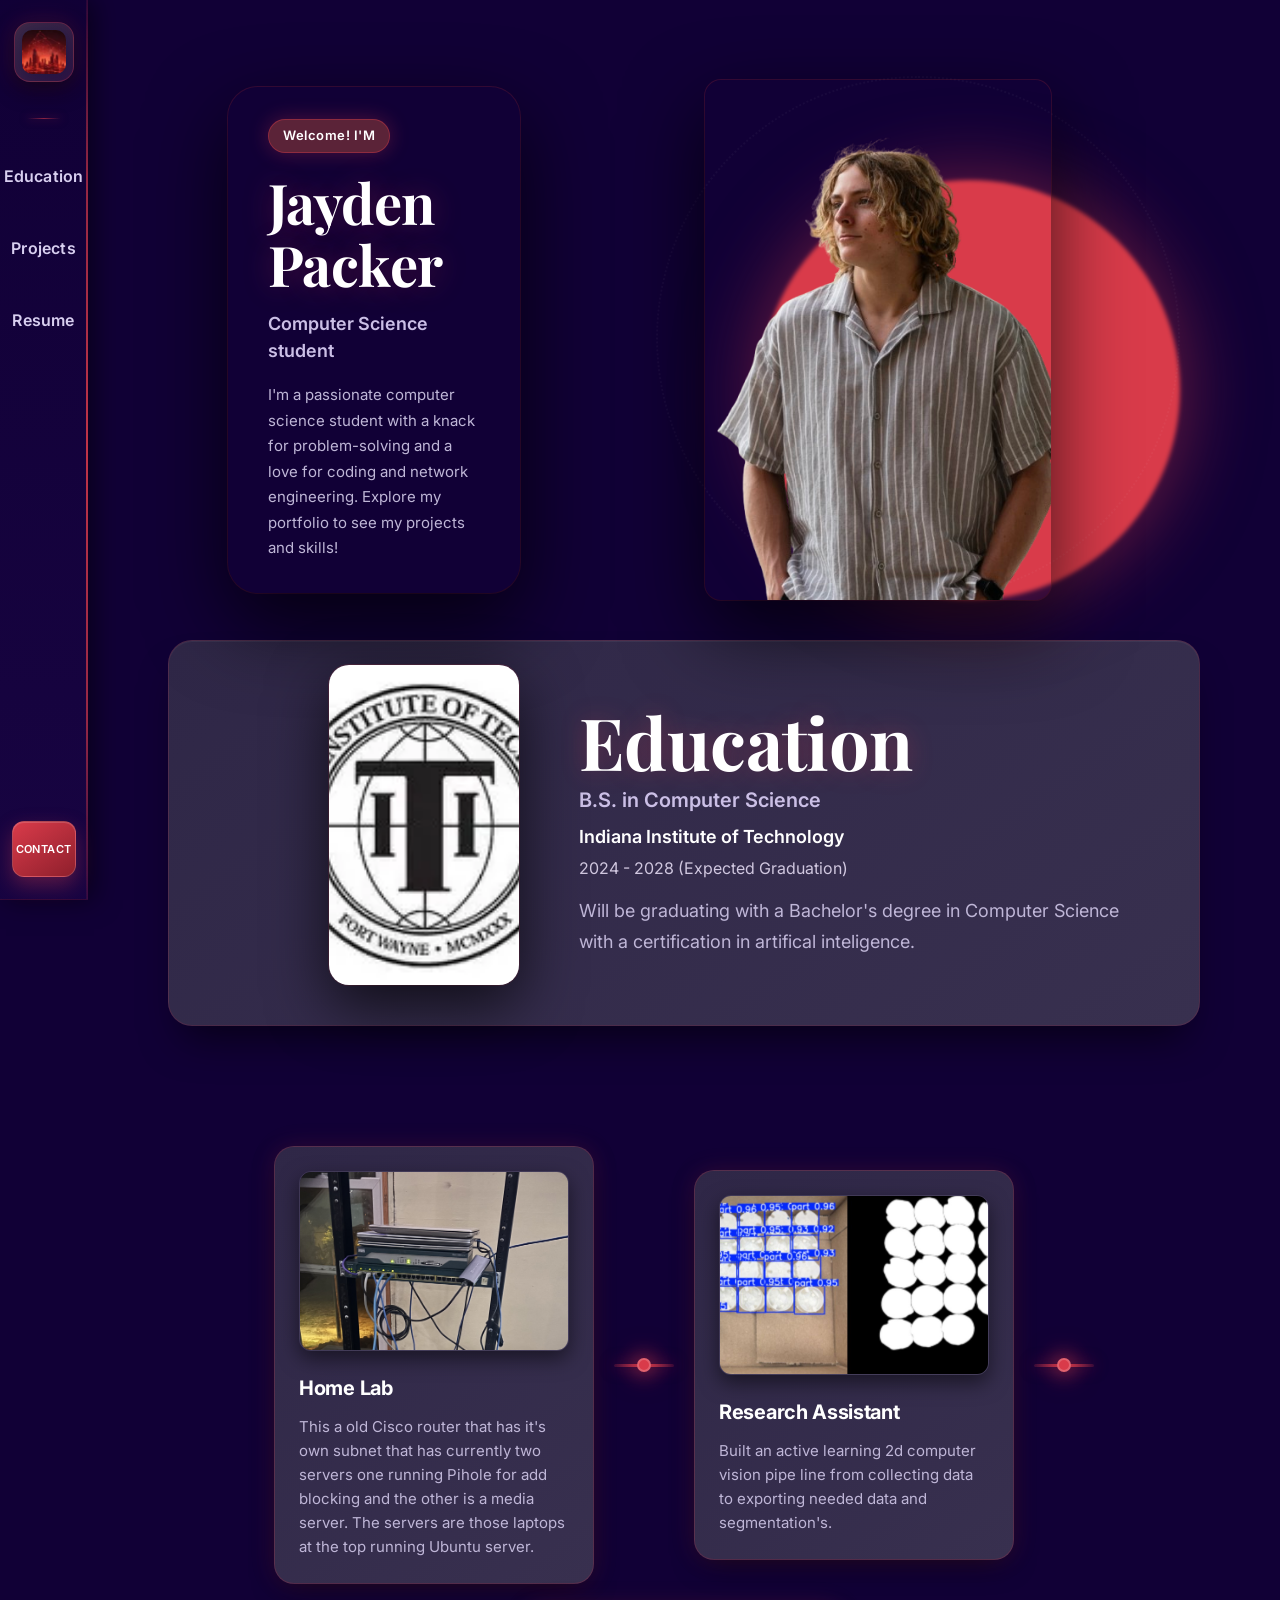
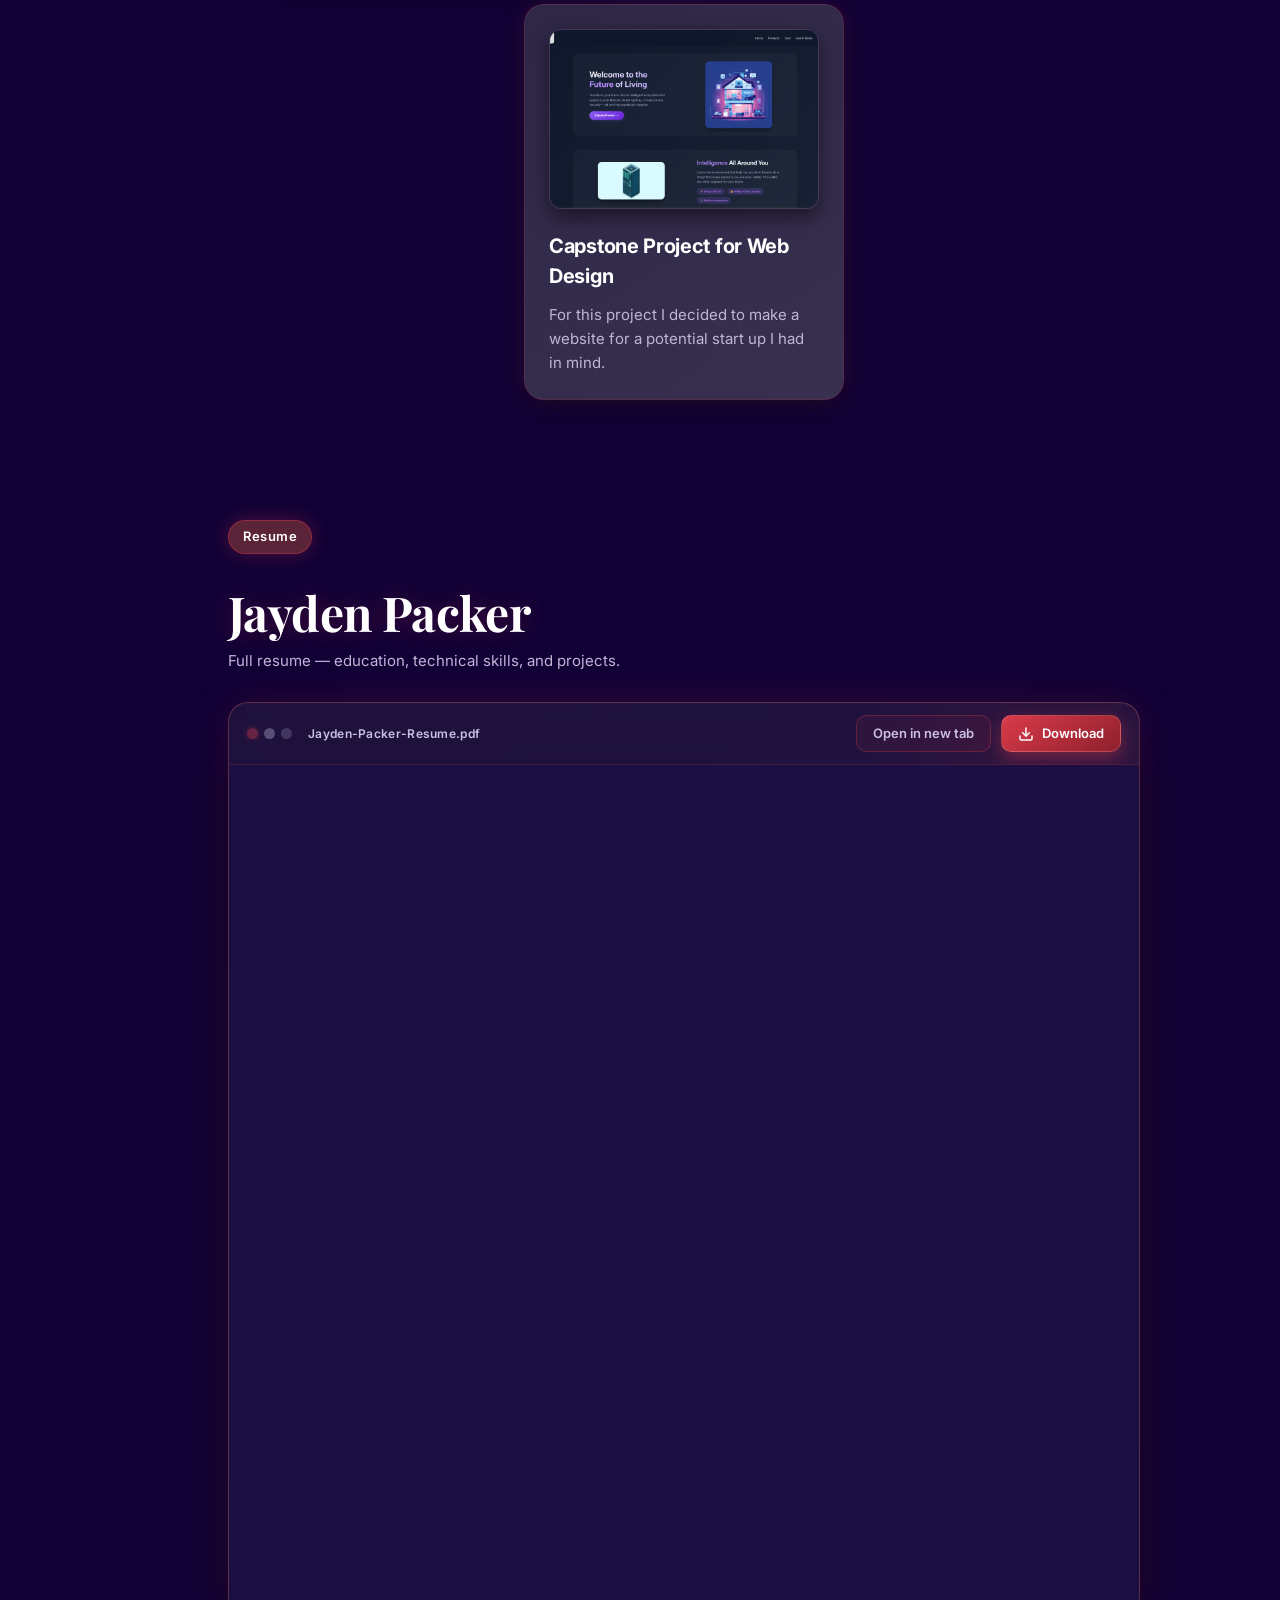
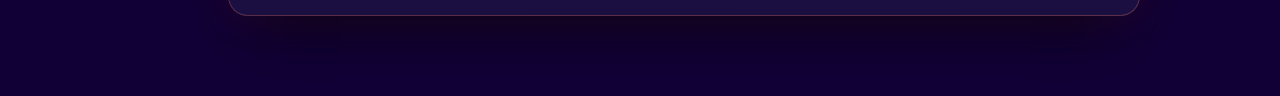
==== commit ab7b117b: "added contact page and resume section and updated projects" ====
--- a/index.html
+++ b/index.html
@@ -1,11 +1,13 @@
 <!DOCTYPE html>
 <html lang="en">
+
 <head>
     <meta charset="UTF-8">
     <meta name="viewport" content="width=device-width, initial-scale=1.0">
     <title>Jayden Packer · Portfolio</title>
-    <link rel="stylesheet" href="style.css"/>
+    <link rel="stylesheet" href="style.css" />
 </head>
+
 <body>
     <!-- TASKBAR -->
     <nav class="taskbar" id="taskbar">
@@ -30,7 +32,7 @@
 
         <div class="rail-spacer"></div>
 
-        <a href="#contact" class="rail-link rail-contact">
+        <a href="contact.html" class="rail-link rail-contact">
             <span class="rail-dot"></span>
             <span class="rail-label">Contact</span>
         </a>
@@ -43,7 +45,8 @@
             <h1 class="hero-title">Jayden Packer</h1>
             <div class="hero-sub">Computer Science student</div>
             <p class="hero-desc">
-                I'm a passionate computer science student with a knack for problem-solving and a love for coding and network engineering. 
+                I'm a passionate computer science student with a knack for problem-solving and a love for coding and
+                network engineering.
                 Explore my portfolio to see my projects and skills!
             </p>
         </div>
@@ -63,7 +66,8 @@
             <div class="education-school">Indiana Institute of Technology</div>
             <div class="education-dates">2024 - 2028 (Expected Graduation)</div>
             <p class="education-desc">
-                Will be graduating with a Bachelor's degree in Computer Science with a certification in artifical inteligence.
+                Will be graduating with a Bachelor's degree in Computer Science with a certification in artifical
+                inteligence.
             </p>
         </div>
     </section>
@@ -74,26 +78,72 @@
             <div class="project-box">
                 <img src="project1IMG.jpeg" alt="Project 1" class="project-img">
                 <h3>Home Lab</h3>
-                <p>This a old Cisco router that has it's own subnet that has currently two servers one running Pihole for add blocking and the other is a media server. The servers are those laptops at the top running Ubuntu server.</p>
-            </div>
-            
+                <p>This a old Cisco router that has it's own subnet that has currently two servers one running Pihole
+                    for add blocking and the other is a media server. The servers are those laptops at the top running
+                    Ubuntu server.</p>
+            </div>
+
             <div class="project-line"></div>
-            
+
             <div class="project-box">
                 <img src="project2.jpg" alt="Project 2" class="project-img">
-                <h3>Project Title</h3>
-                <p>Project description goes here. Explain what you built and the technologies used.</p>
-            </div>
-            
+                <h3>Research Assistant</h3>
+                <p>Built an active learning 2d computer vision pipe line from collecting data to exporting needed data
+                    and segmentation's.</p>
+            </div>
+
             <div class="project-line"></div>
-            
+
             <div class="project-box">
-                <img src="project3.jpg" alt="Project 3" class="project-img">
-                <h3>Project Title</h3>
-                <p>Project description goes here. Explain what you built and the technologies used.</p>
-            </div>
-        </div>
-    </section>
+                <img src="project3.png" alt="Project 3" class="project-img">
+                <h3>Capstone Project for Web Design</h3>
+                <p>For this project I decided to make a website for a potential start up I had in mind.</p>
+            </div>
+        </div>
+    </section>
+
+    <!-- RESUME -->
+    <section id="resume" class="resume-section">
+        <div class="resume-header">
+            <span class="hero-badge">Resume</span>
+            <h2 class="resume-title">Jayden Packer</h2>
+            <p class="resume-desc">
+                Full resume — education, technical skills, and projects.
+            </p>
+        </div>
+
+        <div class="resume-viewer">
+            <div class="resume-viewer-bar">
+                <div class="viewer-dots">
+                    <span></span><span></span><span></span>
+                </div>
+                <div class="viewer-filename">Jayden-Packer-Resume.pdf</div>
+                <div class="viewer-actions">
+                    <a href="Resume_5-06-26.pdf" target="_blank" rel="noopener" class="btn-view">
+                        Open in new tab
+                    </a>
+                    <a href="Resume_5-06-26.pdf" download class="btn-download">
+                        <svg width="16" height="16" viewBox="0 0 24 24" fill="none" stroke="currentColor"
+                            stroke-width="2.2" stroke-linecap="round" stroke-linejoin="round" aria-hidden="true">
+                            <path d="M21 15v4a2 2 0 0 1-2 2H5a2 2 0 0 1-2-2v-4" />
+                            <polyline points="7 10 12 15 17 10" />
+                            <line x1="12" y1="15" x2="12" y2="3" />
+                        </svg>
+                        Download
+                    </a>
+                </div>
+            </div>
+
+            <div class="resume-frame">
+                <iframe src="Resume_5-06-26.pdf#view=FitH" title="Jayden Packer Resume" loading="lazy">
+                    <p>Your browser doesn't support embedded PDFs.
+                        <a href="Resume_5-06-26.pdf">Download the resume</a> instead.
+                    </p>
+                </iframe>
+            </div>
+        </div>
+    </section>
+
 
     <!-- SCROLL SCRIPT -->
     <script>
@@ -154,4 +204,5 @@
         })();
     </script>
 </body>
+
 </html>
--- a/style.css
+++ b/style.css
@@ -638,4 +638,472 @@
         width: calc(100% - 32px);
         padding: 24px 16px;
     }
+}
+
+/* ============================================================
+   CONTACT PAGE — matches portfolio theme
+   ============================================================ */
+
+/* This page uses a horizontal nav instead of the vertical rail,
+   so cancel the body padding-left from the portfolio layout. */
+body.contact-page {
+    padding-left: 0;
+}
+
+/* ---------- NAV (horizontal top bar) ---------- */
+nav {
+    display: flex;
+    align-items: center;
+    justify-content: space-between;
+    padding: 16px 48px;
+    background: rgba(17, 0, 54, 0.96);
+    backdrop-filter: blur(10px);
+    border-bottom: 1px solid rgba(217, 59, 74, 0.18);
+    box-shadow: 0 6px 18px rgba(0, 0, 0, 0.45);
+    position: sticky;
+    top: 0;
+    z-index: 999;
+}
+
+.logo-link {
+    display: flex;
+    align-items: center;
+    text-decoration: none;
+}
+
+.logo {
+    height: 44px;
+    width: auto;
+    border-radius: 10px;
+    box-shadow: 0 0 15px rgba(217, 59, 74, 0.3);
+}
+
+.nav-links {
+    display: flex;
+    gap: 8px;
+}
+
+.nav-link {
+    color: #d8cff0;
+    text-decoration: none;
+    font-size: 14px;
+    font-weight: 600;
+    padding: 8px 14px;
+    border-radius: 20px;
+    transition: color 0.25s ease, background 0.25s ease, transform 0.2s ease;
+}
+
+.nav-link:hover {
+    color: #fff;
+    background: rgba(217, 59, 74, 0.12);
+    transform: translateY(-1px);
+}
+
+/* ---------- HERO ---------- */
+.goal-hero {
+    max-width: 1100px;
+    margin: 60px auto 40px;
+    padding: 0 40px;
+}
+
+.hero-content {
+    position: relative;
+    overflow: hidden;
+    text-align: center;
+    padding: 56px 48px;
+    background: linear-gradient(145deg, #2f2747, #38304f);
+    border: 1px solid rgba(217, 59, 74, 0.2);
+    border-radius: 24px;
+    box-shadow:
+        0 25px 50px -20px rgba(0, 0, 0, 0.7),
+        inset 0 1px 0 rgba(255, 255, 255, 0.05);
+}
+
+/* soft red glow behind the hero */
+.hero-content::before {
+    content: "";
+    position: absolute;
+    top: -80px;
+    right: -80px;
+    width: 300px;
+    height: 300px;
+    border-radius: 50%;
+    background: radial-gradient(circle, rgba(217, 59, 74, 0.35), transparent 70%);
+    pointer-events: none;
+}
+
+.hero-icon {
+    font-size: 48px;
+    margin-bottom: 16px;
+    filter: drop-shadow(0 0 20px rgba(217, 59, 74, 0.6));
+}
+
+.hero-title {
+    font-family: 'Playfair Display', serif;
+    font-size: 56px;
+    line-height: 1.1;
+    color: #fff;
+    margin: 0 0 16px;
+    letter-spacing: -0.6px;
+    text-shadow: 0 0 30px rgba(217, 59, 74, 0.3);
+}
+
+.highlight {
+    color: #d93b4a;
+    text-shadow: 0 0 25px rgba(217, 59, 74, 0.55);
+}
+
+.hero-description {
+    color: #bfb6d7;
+    font-size: 16px;
+    line-height: 1.7;
+    max-width: 640px;
+    margin: 0 auto 32px;
+}
+
+.hero-stats {
+    display: flex;
+    justify-content: center;
+    gap: 60px;
+    flex-wrap: wrap;
+}
+
+.stat-item {
+    display: flex;
+    flex-direction: column;
+    align-items: center;
+    gap: 4px;
+}
+
+.stat-number {
+    font-family: 'Playfair Display', serif;
+    font-size: 32px;
+    font-weight: 700;
+    color: #fff;
+    text-shadow: 0 0 20px rgba(217, 59, 74, 0.4);
+}
+
+.stat-label {
+    font-size: 12px;
+    color: #cbbfe6;
+    font-weight: 600;
+    letter-spacing: 0.5px;
+    text-transform: uppercase;
+}
+
+/* ---------- SECTION TITLE ---------- */
+.centered-title {
+    text-align: center;
+    font-family: 'Playfair Display', serif;
+    font-size: 42px;
+    color: #fff;
+    margin: 60px 0 40px;
+    letter-spacing: -0.4px;
+    text-shadow: 0 0 25px rgba(217, 59, 74, 0.25);
+}
+
+/* ---------- CONTACT GRID ---------- */
+.contact-grid {
+    max-width: 1100px;
+    margin: 0 auto 40px;
+    padding: 0 40px;
+    display: grid;
+    grid-template-columns: repeat(auto-fit, minmax(240px, 1fr));
+    gap: 20px;
+}
+
+.contact-card {
+    display: block;
+    text-decoration: none;
+    color: inherit;
+    background: linear-gradient(145deg, #2f2747, #38304f);
+    border: 1px solid rgba(217, 59, 74, 0.2);
+    border-radius: 20px;
+    padding: 28px 24px;
+    box-shadow:
+        0 0 25px rgba(217, 59, 74, 0.15),
+        0 10px 30px -10px rgba(0, 0, 0, 0.7);
+    transition: transform 0.3s ease, box-shadow 0.3s ease, border-color 0.3s ease;
+}
+
+.contact-card:hover {
+    transform: translateY(-8px) scale(1.01);
+    border-color: rgba(217, 59, 74, 0.5);
+    box-shadow:
+        0 0 35px rgba(217, 59, 74, 0.35),
+        0 20px 40px -12px rgba(0, 0, 0, 0.8);
+}
+
+.contact-icon {
+    font-size: 32px;
+    margin-bottom: 14px;
+    filter: drop-shadow(0 0 12px rgba(217, 59, 74, 0.5));
+}
+
+.contact-title {
+    font-size: 18px;
+    font-weight: 700;
+    color: #fff;
+    margin-bottom: 10px;
+    letter-spacing: -0.2px;
+}
+
+.contact-detail {
+    color: #bfb6d7;
+    font-size: 14px;
+    line-height: 1.6;
+    word-break: break-word;
+}
+
+/* the second line reads as a quieter sub-detail */
+.contact-detail + .contact-detail {
+    margin-top: 2px;
+    color: #9a8fbb;
+    font-size: 13px;
+}
+
+/* ---------- FEATURE TAGS (bottom badges) ---------- */
+.feature-tag {
+    display: inline-block;
+    background: rgba(217, 59, 74, 0.12);
+    border: 1px solid rgba(217, 59, 74, 0.3);
+    color: #cbbfe6;
+    padding: 8px 18px;
+    border-radius: 30px;
+    font-size: 14px;
+    font-weight: 600;
+    box-shadow: 0 0 20px rgba(217, 59, 74, 0.15);
+    transition: background 0.25s ease, transform 0.2s ease;
+}
+
+.feature-tag:hover {
+    background: rgba(217, 59, 74, 0.2);
+    transform: translateY(-2px);
+}
+
+/* ---------- FOOTER ---------- */
+footer {
+    text-align: center;
+    padding: 40px 20px;
+    color: #7a6d9c;
+    font-size: 13px;
+    border-top: 1px solid rgba(217, 59, 74, 0.15);
+    margin-top: 60px;
+}
+
+/* ---------- RESPONSIVE ---------- */
+@media (max-width: 900px) {
+    nav {
+        padding: 12px 20px;
+        flex-direction: column;
+        gap: 12px;
+    }
+    .nav-links {
+        flex-wrap: wrap;
+        justify-content: center;
+    }
+    .goal-hero { padding: 0 20px; }
+    .hero-content { padding: 40px 24px; }
+    .hero-title { font-size: 38px; }
+    .hero-stats { gap: 32px; }
+    .centered-title { font-size: 32px; }
+    .contact-grid { padding: 0 20px; }
+}
+
+/* ============================================================
+   RESUME SECTION (embedded PDF viewer)
+   ============================================================ */
+
+.resume-section {
+    max-width: 1400px;
+    width: calc(100% - 160px);
+    margin: 40px auto 80px;
+    padding: 0 60px;
+}
+
+/* ---------- Header above the viewer ---------- */
+.resume-header {
+    margin-bottom: 28px;
+}
+
+.resume-title {
+    font-family: 'Playfair Display', serif;
+    font-size: 48px;
+    line-height: 1.1;
+    letter-spacing: -0.6px;
+    margin: 14px 0 10px;
+    color: #fff;
+    text-shadow: 0 0 25px rgba(217, 59, 74, 0.3);
+}
+
+.resume-desc {
+    color: #bfb6d7;
+    font-size: 15px;
+    line-height: 1.7;
+    max-width: 560px;
+    margin: 0;
+}
+
+/* ---------- Viewer shell (looks like a mini app window) ---------- */
+.resume-viewer {
+    position: relative;
+    border-radius: 20px;
+    overflow: hidden;
+    background: linear-gradient(145deg, #2f2747, #38304f);
+    border: 1px solid rgba(217, 59, 74, 0.25);
+    box-shadow:
+        0 25px 60px -20px rgba(0, 0, 0, 0.75),
+        0 0 40px rgba(217, 59, 74, 0.15),
+        inset 0 1px 0 rgba(255, 255, 255, 0.04);
+}
+
+/* soft red glow behind the frame */
+.resume-viewer::before {
+    content: "";
+    position: absolute;
+    top: -120px;
+    right: -120px;
+    width: 400px;
+    height: 400px;
+    border-radius: 50%;
+    background: radial-gradient(circle, rgba(217, 59, 74, 0.28), transparent 70%);
+    pointer-events: none;
+    z-index: 0;
+}
+
+/* ---------- Top bar inside the viewer ---------- */
+.resume-viewer-bar {
+    position: relative;
+    z-index: 1;
+    display: flex;
+    align-items: center;
+    gap: 16px;
+    padding: 12px 18px;
+    background: rgba(17, 0, 54, 0.55);
+    backdrop-filter: blur(8px);
+    border-bottom: 1px solid rgba(217, 59, 74, 0.2);
+}
+
+.viewer-dots {
+    display: flex;
+    gap: 6px;
+    flex-shrink: 0;
+}
+
+.viewer-dots span {
+    width: 11px;
+    height: 11px;
+    border-radius: 50%;
+    background: rgba(217, 59, 74, 0.4);
+    box-shadow: 0 0 6px rgba(217, 59, 74, 0.3);
+}
+
+.viewer-dots span:nth-child(2) { background: rgba(203, 191, 230, 0.35); box-shadow: none; }
+.viewer-dots span:nth-child(3) { background: rgba(203, 191, 230, 0.2); box-shadow: none; }
+
+.viewer-filename {
+    color: #cbbfe6;
+    font-size: 12px;
+    font-weight: 600;
+    letter-spacing: 0.3px;
+    flex: 1;
+    overflow: hidden;
+    text-overflow: ellipsis;
+    white-space: nowrap;
+}
+
+.viewer-actions {
+    display: flex;
+    gap: 10px;
+    flex-shrink: 0;
+}
+
+/* ---------- Buttons ---------- */
+.btn-download,
+.btn-view {
+    display: inline-flex;
+    align-items: center;
+    gap: 8px;
+    padding: 8px 16px;
+    border-radius: 10px;
+    font-size: 13px;
+    font-weight: 600;
+    text-decoration: none;
+    transition: transform 0.2s ease, box-shadow 0.25s ease,
+                background 0.25s ease, border-color 0.25s ease, color 0.25s ease;
+}
+
+.btn-download {
+    background: linear-gradient(145deg, #d93b4a, #8f1f2c);
+    color: #fff;
+    border: 1px solid rgba(255, 255, 255, 0.15);
+    box-shadow: 0 6px 16px rgba(217, 59, 74, 0.4);
+}
+
+.btn-download:hover {
+    transform: translateY(-2px);
+    box-shadow: 0 10px 22px rgba(217, 59, 74, 0.55), 0 0 18px rgba(217, 59, 74, 0.45);
+}
+
+.btn-view {
+    color: #cbbfe6;
+    background: rgba(217, 59, 74, 0.08);
+    border: 1px solid rgba(217, 59, 74, 0.3);
+}
+
+.btn-view:hover {
+    color: #fff;
+    background: rgba(217, 59, 74, 0.18);
+    border-color: rgba(217, 59, 74, 0.55);
+    transform: translateY(-2px);
+}
+
+/* ---------- The PDF iframe ---------- */
+.resume-frame {
+    position: relative;
+    z-index: 1;
+    width: 100%;
+    height: 850px;                /* tall enough to read a full page */
+    background: #1b0f42;
+}
+
+.resume-frame iframe {
+    width: 100%;
+    height: 100%;
+    border: 0;
+    display: block;
+    background: #1b0f42;
+}
+
+/* ---------- Responsive ---------- */
+@media (max-width: 900px) {
+    .resume-section {
+        width: calc(100% - 32px);
+        padding: 0 16px;
+        margin-bottom: 56px;
+    }
+    .resume-title {
+        font-size: 34px;
+    }
+    .resume-viewer-bar {
+        flex-wrap: wrap;
+        gap: 10px;
+        padding: 10px 14px;
+    }
+    .viewer-filename {
+        order: -1;
+        flex-basis: 100%;
+        text-align: center;
+    }
+    .viewer-actions {
+        margin-left: auto;
+    }
+    .btn-download,
+    .btn-view {
+        padding: 7px 12px;
+        font-size: 12px;
+    }
+    .resume-frame {
+        height: 600px;
+    }
 }
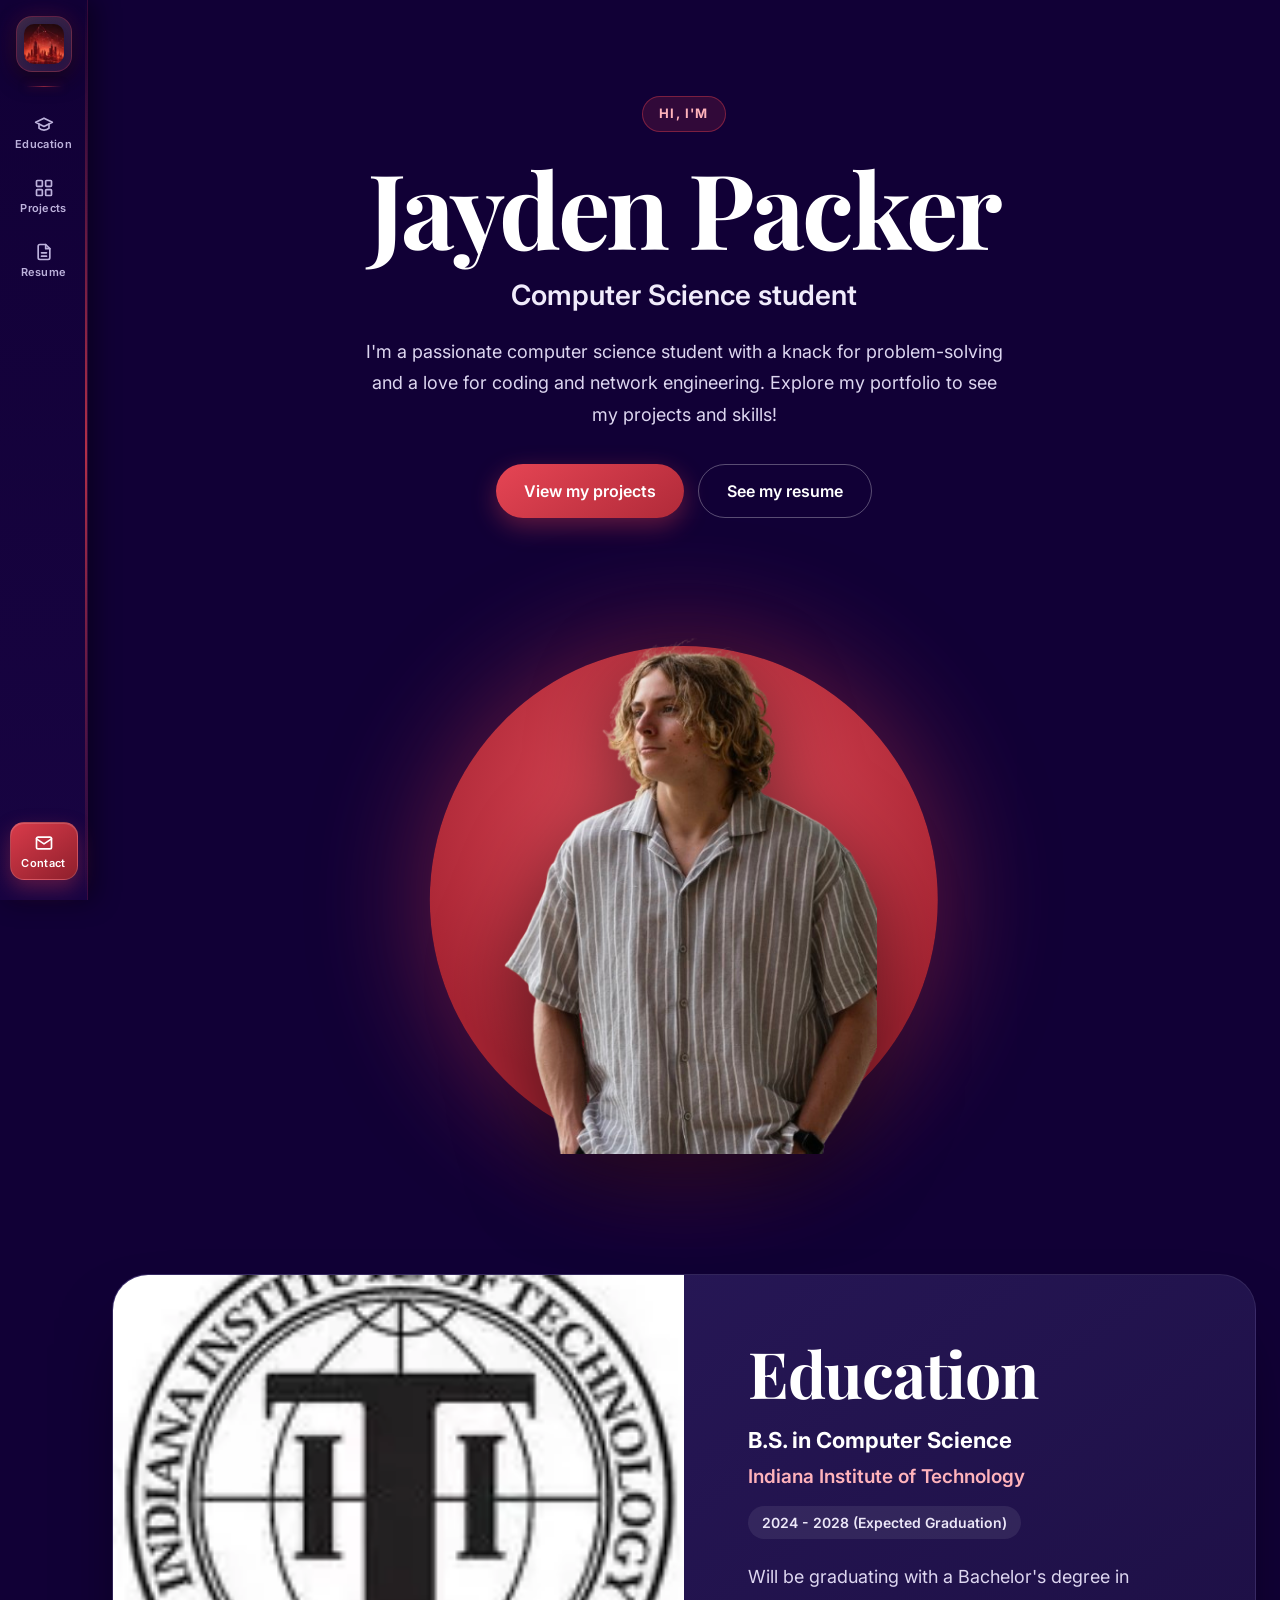
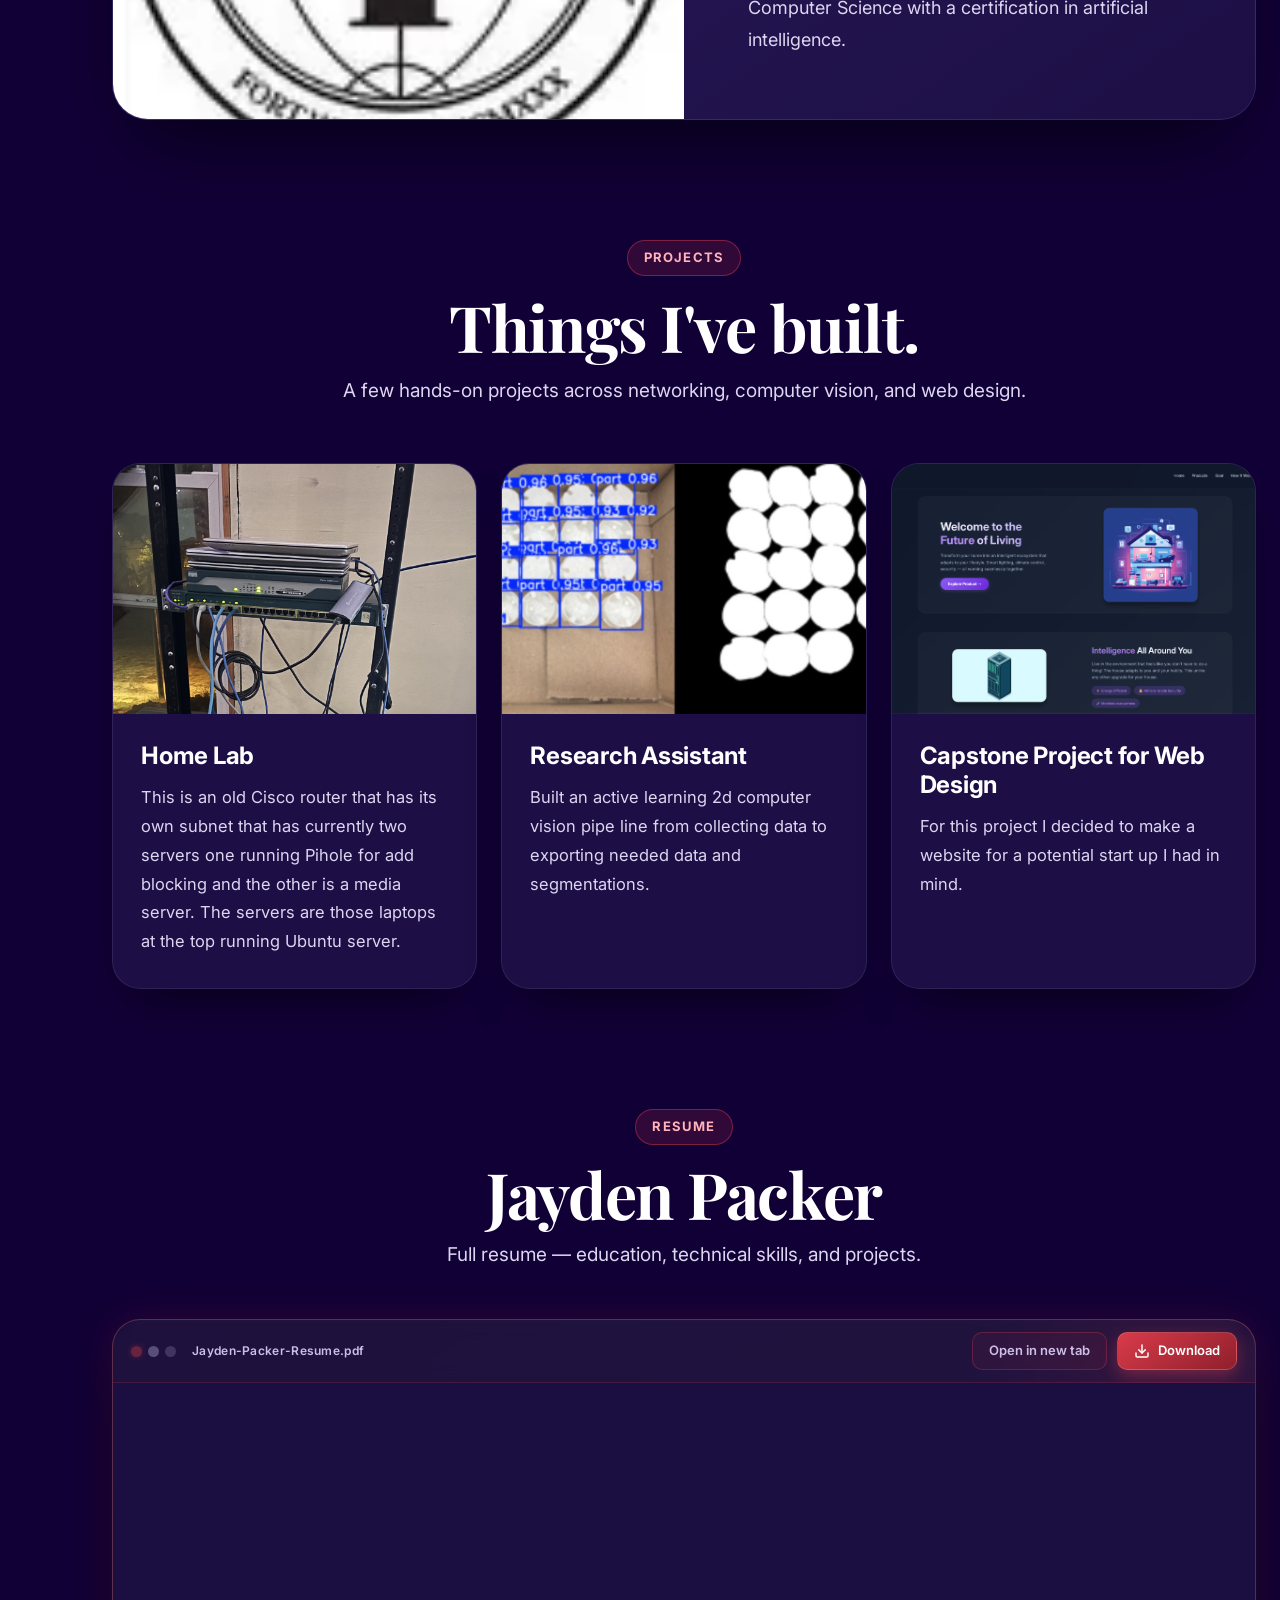
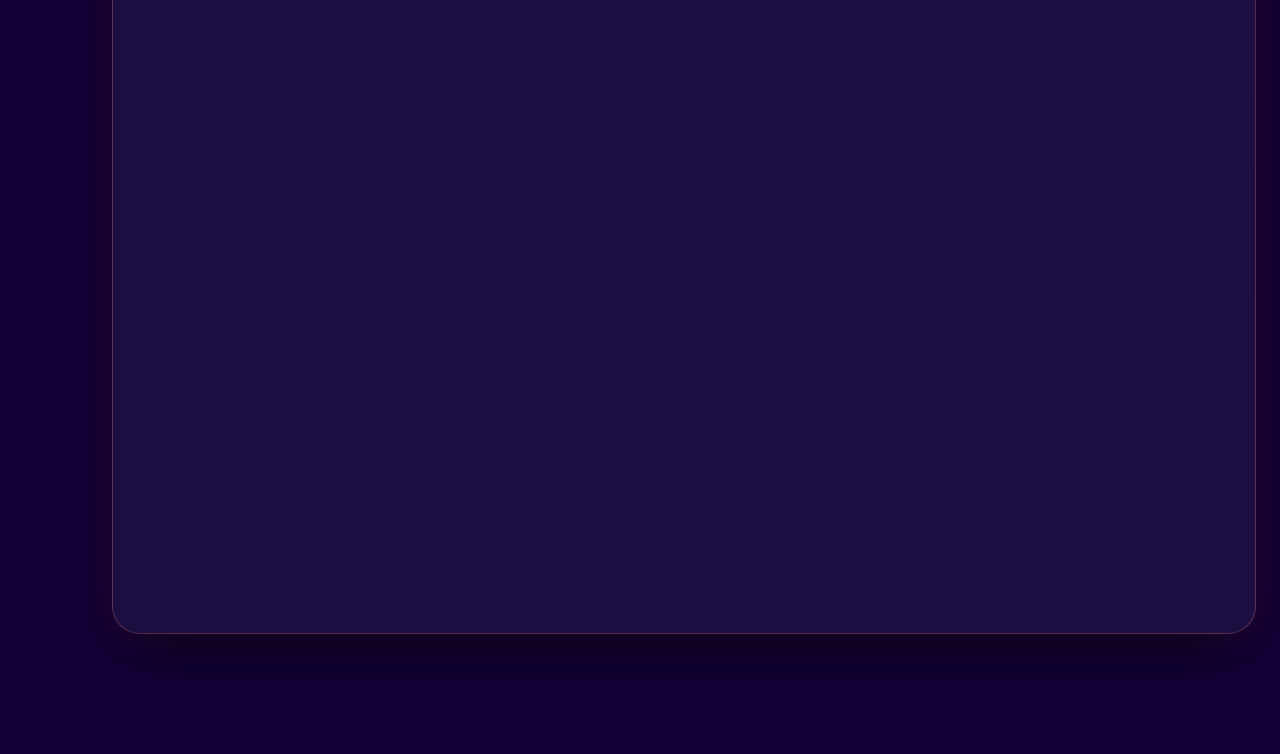
==== commit db17712b: "redesigned index.html" ====
--- a/index.html
+++ b/index.html
@@ -3,14 +3,16 @@
 
 <head>
     <meta charset="UTF-8">
-    <meta name="viewport" content="width=device-width, initial-scale=1.0">
+    <meta name="viewport" content="width=device-width, initial-scale=1.0, viewport-fit=cover">
+    <meta name="theme-color" content="#110036">
     <title>Jayden Packer · Portfolio</title>
+    <script>document.documentElement.classList.add('js')</script>
     <link rel="stylesheet" href="style.css" />
 </head>
 
-<body>
+<body class="has-rail">
     <!-- TASKBAR -->
-    <nav class="taskbar" id="taskbar">
+    <nav class="taskbar" id="taskbar" aria-label="Main navigation">
         <a href="#hero" class="taskbar1" aria-label="Home">
             <img src="OIP (1).webp" alt="logo">
         </a>
@@ -19,14 +21,32 @@
 
         <a href="#education" class="rail-link">
             <span class="rail-dot"></span>
+            <svg class="rail-icon" viewBox="0 0 24 24" fill="none" stroke="currentColor" stroke-width="2"
+                stroke-linecap="round" stroke-linejoin="round" aria-hidden="true">
+                <path d="M22 10 12 5 2 10l10 5 10-5z" />
+                <path d="M6 12v5c3 3 9 3 12 0v-5" />
+            </svg>
             <span class="rail-label">Education</span>
         </a>
         <a href="#projects" class="rail-link">
             <span class="rail-dot"></span>
+            <svg class="rail-icon" viewBox="0 0 24 24" fill="none" stroke="currentColor" stroke-width="2"
+                stroke-linecap="round" stroke-linejoin="round" aria-hidden="true">
+                <rect x="3" y="3" width="7" height="7" rx="1" />
+                <rect x="14" y="3" width="7" height="7" rx="1" />
+                <rect x="14" y="14" width="7" height="7" rx="1" />
+                <rect x="3" y="14" width="7" height="7" rx="1" />
+            </svg>
             <span class="rail-label">Projects</span>
         </a>
         <a href="#resume" class="rail-link">
             <span class="rail-dot"></span>
+            <svg class="rail-icon" viewBox="0 0 24 24" fill="none" stroke="currentColor" stroke-width="2"
+                stroke-linecap="round" stroke-linejoin="round" aria-hidden="true">
+                <path d="M14 3H7a2 2 0 0 0-2 2v14a2 2 0 0 0 2 2h10a2 2 0 0 0 2-2V8z" />
+                <path d="M14 3v5h5" />
+                <path d="M9 13h6M9 17h6" />
+            </svg>
             <span class="rail-label">Resume</span>
         </a>
 
@@ -34,14 +54,19 @@
 
         <a href="contact.html" class="rail-link rail-contact">
             <span class="rail-dot"></span>
+            <svg class="rail-icon" viewBox="0 0 24 24" fill="none" stroke="currentColor" stroke-width="2"
+                stroke-linecap="round" stroke-linejoin="round" aria-hidden="true">
+                <rect x="3" y="5" width="18" height="14" rx="2" />
+                <path d="m3 7 9 6 9-6" />
+            </svg>
             <span class="rail-label">Contact</span>
         </a>
     </nav>
 
     <!-- HERO -->
     <section id="hero" class="hero">
-        <div class="hero-left">
-            <span class="hero-badge">Welcome! I'M</span>
+        <div class="hero-left reveal">
+            <span class="hero-badge">Hi, I'm</span>
             <h1 class="hero-title">Jayden Packer</h1>
             <div class="hero-sub">Computer Science student</div>
             <p class="hero-desc">
@@ -49,14 +74,18 @@
                 network engineering.
                 Explore my portfolio to see my projects and skills!
             </p>
-        </div>
-        <div class="hero-right">
+            <div class="hero-cta">
+                <a href="#projects" class="btn btn-primary">View my projects</a>
+                <a href="#resume" class="btn btn-ghost">See my resume</a>
+            </div>
+        </div>
+        <div class="hero-right reveal">
             <img src="IMG_0576-removebg-preview.png" alt="profile" class="hero-img">
         </div>
     </section>
 
     <!-- EDUCATION -->
-    <section id="education" class="education">
+    <section id="education" class="education reveal">
         <div class="educationleft">
             <img class="educationleft-img" src="OIP.webp" alt="school">
         </div>
@@ -66,35 +95,36 @@
             <div class="education-school">Indiana Institute of Technology</div>
             <div class="education-dates">2024 - 2028 (Expected Graduation)</div>
             <p class="education-desc">
-                Will be graduating with a Bachelor's degree in Computer Science with a certification in artifical
-                inteligence.
+                Will be graduating with a Bachelor's degree in Computer Science with a certification in artificial
+                intelligence.
             </p>
         </div>
     </section>
 
     <!-- PROJECTS -->
     <section id="projects" class="projects">
+        <div class="section-head reveal">
+            <span class="hero-badge">Projects</span>
+            <h2 class="section-title">Things I've built.</h2>
+            <p class="section-lead">A few hands-on projects across networking, computer vision, and web design.</p>
+        </div>
         <div class="project-container">
-            <div class="project-box">
+            <div class="project-box reveal">
                 <img src="project1IMG.jpeg" alt="Project 1" class="project-img">
                 <h3>Home Lab</h3>
-                <p>This a old Cisco router that has it's own subnet that has currently two servers one running Pihole
+                <p>This is an old Cisco router that has its own subnet that has currently two servers one running Pihole
                     for add blocking and the other is a media server. The servers are those laptops at the top running
                     Ubuntu server.</p>
             </div>
 
-            <div class="project-line"></div>
-
-            <div class="project-box">
+            <div class="project-box reveal">
                 <img src="project2.jpg" alt="Project 2" class="project-img">
                 <h3>Research Assistant</h3>
                 <p>Built an active learning 2d computer vision pipe line from collecting data to exporting needed data
-                    and segmentation's.</p>
-            </div>
-
-            <div class="project-line"></div>
-
-            <div class="project-box">
+                    and segmentations.</p>
+            </div>
+
+            <div class="project-box reveal">
                 <img src="project3.png" alt="Project 3" class="project-img">
                 <h3>Capstone Project for Web Design</h3>
                 <p>For this project I decided to make a website for a potential start up I had in mind.</p>
@@ -104,7 +134,7 @@
 
     <!-- RESUME -->
     <section id="resume" class="resume-section">
-        <div class="resume-header">
+        <div class="resume-header reveal">
             <span class="hero-badge">Resume</span>
             <h2 class="resume-title">Jayden Packer</h2>
             <p class="resume-desc">
@@ -112,7 +142,7 @@
             </p>
         </div>
 
-        <div class="resume-viewer">
+        <div class="resume-viewer reveal">
             <div class="resume-viewer-bar">
                 <div class="viewer-dots">
                     <span></span><span></span><span></span>
@@ -145,62 +175,135 @@
     </section>
 
 
-    <!-- SCROLL SCRIPT -->
+    <!-- SCROLL-IN ANIMATION -->
+    <script>
+        (function () {
+            var items = document.querySelectorAll('.reveal');
+            if (!('IntersectionObserver' in window)) {
+                items.forEach(function (el) { el.classList.add('in'); });
+                return;
+            }
+            var io = new IntersectionObserver(function (entries) {
+                entries.forEach(function (entry) {
+                    if (!entry.isIntersecting) return;
+                    var el = entry.target;
+                    var idx = Array.prototype.indexOf.call(el.parentNode.children, el);
+                    el.style.transitionDelay = (idx % 4) * 100 + 'ms';   // gentle stagger
+                    el.classList.add('in');
+                    setTimeout(function () { el.style.transitionDelay = ''; }, 1200);
+                    io.unobserve(el);
+                });
+            }, { threshold: 0.12 });
+            items.forEach(function (el) { io.observe(el); });
+        })();
+    </script>
+
+    <!-- NAV SCRIPT: slide-away rail (desktop) + current-section highlight -->
     <script>
         (function () {
             const bar = document.getElementById('taskbar');
-            const body = document.body;
             if (!bar) return;
 
-            const isMobile = () => window.innerWidth <= 900;
-
-            let lastScroll = 0;
+            const mq = window.matchMedia('(max-width: 900px)');
+            const THRESHOLD = 120;   // don't hide until scrolled this far
+            const DELTA = 8;         // ignore tiny scroll jitters
+
+            let hidden = false;
+            let lastY = window.scrollY;
             let ticking = false;
-            const THRESHOLD = 120;
-            const DELTA = 6;
-            let hidden = false;
-
+            let navigating = false;  // true while a nav-link smooth scroll is running
+            let navTimer;
+
+            /* Only a CSS class toggle: the rail slides with transform and the page
+               layout never changes, so scrolling can't feed back into itself. */
             function setHidden(state) {
+                if (state && mq.matches) state = false;   // never hide on phones/tablets
                 if (state === hidden) return;
                 hidden = state;
                 bar.classList.toggle('hidden', state);
-                body.classList.toggle('shifted', state);
-            }
-
-            function onScroll() {
+            }
+
+            function update() {
+                ticking = false;
+                const y = Math.max(0, window.scrollY);
+
+                if (mq.matches || navigating) { lastY = y; return; }
+
+                if (y <= THRESHOLD) {
+                    setHidden(false);
+                    lastY = y;
+                    return;
+                }
+
+                const diff = y - lastY;
+                if (Math.abs(diff) > DELTA) {
+                    if (!bar.matches(':hover')) setHidden(diff > 0);
+                    lastY = y;
+                }
+            }
+
+            function endNavSoon(ms) {
+                clearTimeout(navTimer);
+                navTimer = setTimeout(function () {
+                    navigating = false;
+                    lastY = window.scrollY;
+                }, ms);
+            }
+
+            window.addEventListener('scroll', function () {
+                if (navigating) endNavSoon(150);          // keep lock until scrolling settles
                 if (ticking) return;
                 ticking = true;
-                requestAnimationFrame(() => {
-                    const y = window.scrollY || window.pageYOffset;
-
-                    if (isMobile()) {
-                        setHidden(false);
-                        lastScroll = y;
-                        ticking = false;
-                        return;
-                    }
-
-                    const diff = y - lastScroll;
-
-                    if (Math.abs(diff) > DELTA) {
-                        if (diff > 0 && y > THRESHOLD) {
-                            setHidden(true);
-                        } else if (diff < 0) {
-                            setHidden(false);
-                        }
-                        lastScroll = y;
-                    } else if (y <= THRESHOLD && hidden) {
-                        setHidden(false);
-                    }
-
-                    ticking = false;
+                requestAnimationFrame(update);
+            }, { passive: true });
+
+            // Clicking a nav link: keep the rail visible while the page scrolls there
+            bar.querySelectorAll('a[href^="#"]').forEach(function (a) {
+                a.addEventListener('click', function () {
+                    navigating = true;
+                    setHidden(false);
+                    endNavSoon(250);
                 });
-            }
-
-            window.addEventListener('scroll', onScroll, { passive: true });
-            window.addEventListener('resize', () => {
-                if (isMobile()) setHidden(false);
             });
+
+            // Bring the rail back by moving the mouse to the left edge, or by keyboard focus
+            window.addEventListener('mousemove', function (e) {
+                if (hidden && e.clientX <= 24) setHidden(false);
+            }, { passive: true });
+            bar.addEventListener('focusin', function () { setHidden(false); });
+
+            function onViewportChange() {
+                if (mq.matches) setHidden(false);
+                lastY = window.scrollY;
+            }
+            if (mq.addEventListener) mq.addEventListener('change', onViewportChange);
+            else mq.addListener(onViewportChange);        // Safari < 14
+
+            /* ---- highlight the link for the section currently on screen ---- */
+            const links = Array.from(bar.querySelectorAll('a[href^="#"]'));
+            const byTarget = new Map();
+            links.forEach(function (a) {
+                const target = document.querySelector(a.getAttribute('href'));
+                if (target) byTarget.set(target, a);
+            });
+
+            function setActive(link) {
+                links.forEach(function (a) {
+                    const on = a === link;
+                    a.classList.toggle('active', on);
+                    if (on) a.setAttribute('aria-current', 'true');
+                    else a.removeAttribute('aria-current');
+                });
+            }
+
+            if ('IntersectionObserver' in window) {
+                const io = new IntersectionObserver(function (entries) {
+                    entries.forEach(function (entry) {
+                        if (entry.isIntersecting) setActive(byTarget.get(entry.target));
+                    });
+                }, { rootMargin: '-45% 0px -45% 0px', threshold: 0 });   // thin band mid-screen
+                byTarget.forEach(function (_, section) { io.observe(section); });
+            }
         })();
     </script>
 </body>
--- a/style.css
+++ b/style.css
@@ -11,6 +11,12 @@
 
 html {
     scroll-behavior: smooth;
+}
+
+:root {
+    --accent: #d93b4a;
+    --rail-w: 88px;
+    --ease-out: cubic-bezier(0.22, 1, 0.36, 1);
 }
 
 body {
@@ -20,38 +26,37 @@
     -moz-osx-font-smoothing: grayscale;
     line-height: 1.5;
     color: #fff;
-    padding-left: 88px;
-    transition: padding-left 0.4s cubic-bezier(0.22, 1, 0.36, 1);
-}
-
-@media (max-width: 900px) {
-    body { padding-left: 0; }
-}
-
-body.shifted { padding-left: 0; }
-
-/* ---------- TASKBAR (vertical rail) ---------- */
+    overflow-x: clip;
+}
+
+/* Pages with the side rail reserve room for it ONCE. The layout never changes
+   when the rail hides/shows, so there is no reflow and no scroll jitter. */
+body.has-rail {
+    padding-left: var(--rail-w);
+}
+
+/* ---------- TASKBAR: fixed vertical rail (desktop) ---------- */
 .taskbar {
     position: fixed;
     top: 0;
+    bottom: 0;
     left: 0;
-    z-index: 999;
-    width: 88px;
-    height: 100vh;
+    width: var(--rail-w);
+    z-index: 1000;
+
     display: flex;
     flex-direction: column;
     align-items: center;
-    gap: 24px;
-    padding: 22px 10px;
-    background:
-        linear-gradient(180deg, rgba(17, 0, 54, 0.98) 0%, rgba(24, 4, 66, 0.98) 100%);
-    backdrop-filter: blur(12px);
+    gap: 6px;
+    padding: 16px 0 20px;
+
+    background: linear-gradient(180deg, #110036 0%, #180442 100%);
     border-right: 1px solid rgba(217, 59, 74, 0.18);
-    box-shadow:
-        6px 0 24px rgba(0, 0, 0, 0.5),
-        inset -1px 0 0 rgba(217, 59, 74, 0.12);
-    transform: translateX(0);
-    transition: transform 0.4s cubic-bezier(0.22, 1, 0.36, 1);
+    box-shadow: 6px 0 24px rgba(0, 0, 0, 0.45);
+
+    /* The slide: transform only (GPU-composited, never triggers layout) */
+    transform: translate3d(0, 0, 0);
+    transition: transform 0.4s var(--ease-out), box-shadow 0.4s var(--ease-out);
     will-change: transform;
 }
 
@@ -60,24 +65,16 @@
     content: "";
     position: absolute;
     top: 0;
-    right: -1px;
+    bottom: 0;
+    right: 0;
     width: 2px;
-    height: 100%;
-    background: linear-gradient(
-        180deg,
-        transparent 0%,
-        rgba(217, 59, 74, 0.7) 20%,
-        rgba(217, 59, 74, 1) 50%,
-        rgba(217, 59, 74, 0.7) 80%,
-        transparent 100%
-    );
-    filter: blur(0.5px);
-    opacity: 0.85;
+    background: linear-gradient(180deg, transparent, rgba(217, 59, 74, 0.8), transparent);
     pointer-events: none;
 }
 
 .taskbar.hidden {
-    transform: translateX(-100%);
+    transform: translate3d(-100%, 0, 0);
+    box-shadow: none;
 }
 
 /* --- Logo badge --- */
@@ -85,8 +82,9 @@
     display: flex;
     align-items: center;
     justify-content: center;
-    width: 60px;
-    height: 60px;
+    width: 56px;
+    height: 56px;
+    flex-shrink: 0;
     border-radius: 16px;
     background: linear-gradient(145deg, #2f2747, #1b0f42);
     border: 1px solid rgba(217, 59, 74, 0.35);
@@ -95,37 +93,30 @@
         inset 0 0 20px rgba(217, 59, 74, 0.15),
         0 0 24px rgba(217, 59, 74, 0.2);
     transition: transform 0.25s ease, box-shadow 0.25s ease;
-    cursor: pointer;
-    margin-bottom: 6px;
-}
-
-.taskbar1:hover {
-    transform: translateY(-2px) scale(1.03);
-    box-shadow:
-        0 10px 26px rgba(0, 0, 0, 0.6),
-        inset 0 0 24px rgba(217, 59, 74, 0.25),
-        0 0 32px rgba(217, 59, 74, 0.4);
+    -webkit-tap-highlight-color: transparent;
 }
 
 .taskbar1 img {
-    width: 44px;
-    height: 44px;
+    width: 40px;
+    height: 40px;
     object-fit: cover;
     border-radius: 10px;
     display: block;
 }
 
+.taskbar1:focus-visible {
+    outline: none;
+    border-color: var(--accent);
+    box-shadow: 0 0 0 2px rgba(217, 59, 74, 0.5);
+}
+
 /* --- Divider --- */
 .rail-divider {
-    width: 34px;
+    width: 36px;
     height: 1px;
-    margin: 6px 0 10px;
-    background: linear-gradient(
-        90deg,
-        transparent,
-        rgba(217, 59, 74, 0.6),
-        transparent
-    );
+    flex-shrink: 0;
+    margin: 8px 0 10px;
+    background: linear-gradient(90deg, transparent, rgba(217, 59, 74, 0.6), transparent);
     box-shadow: 0 0 8px rgba(217, 59, 74, 0.5);
 }
 
@@ -134,22 +125,26 @@
     flex: 1;
 }
 
-/* --- Rail links (nav items) --- */
+/* --- Rail links (icon over label) --- */
 .rail-link {
     position: relative;
     display: flex;
+    flex-direction: column;
     align-items: center;
     justify-content: center;
-    width: 64px;
-    height: 48px;
-    border-radius: 12px;
-    color: #d8cff0;
-    font-size: 16px;
+    gap: 5px;
+    width: 68px;
+    height: 58px;
+    flex-shrink: 0;
+    border-radius: 14px;
+    color: #bdb2dc;
+    font-size: 11px;
     font-weight: 600;
-    letter-spacing: 0.2px;
+    letter-spacing: 0.3px;
     text-decoration: none;
     background: transparent;
     border: 1px solid transparent;
+    -webkit-tap-highlight-color: transparent;
     transition:
         color 0.25s ease,
         background 0.25s ease,
@@ -158,486 +153,453 @@
         box-shadow 0.25s ease;
 }
 
+.rail-icon {
+    width: 20px;
+    height: 20px;
+    flex-shrink: 0;
+}
+
+.rail-label {
+    line-height: 1;
+    text-align: center;
+    white-space: nowrap;
+}
+
 /* glowing dot indicator */
 .rail-dot {
     position: absolute;
-    top: 8px;
-    right: 8px;
+    top: 7px;
+    right: 9px;
     width: 6px;
     height: 6px;
     border-radius: 50%;
-    background: #d93b4a;
+    background: var(--accent);
     box-shadow: 0 0 10px rgba(217, 59, 74, 0.9);
     opacity: 0;
     transform: scale(0.4);
     transition: opacity 0.25s ease, transform 0.25s ease;
 }
 
-.rail-label {
-    transition: transform 0.25s ease;
-    text-align: center;
-    line-height: 1.1;
-}
-
-/* hover */
-.rail-link:hover {
-    color: #ffffff;
-    background: linear-gradient(145deg, rgba(217, 59, 74, 0.14), rgba(217, 59, 74, 0.05));
-    border-color: rgba(217, 59, 74, 0.35);
-    transform: translateY(-2px);
-    box-shadow: 0 6px 16px rgba(0, 0, 0, 0.4), 0 0 18px rgba(217, 59, 74, 0.25);
-}
-
-.rail-link:hover .rail-dot {
+/* current section (set by the scroll-spy script) */
+.rail-link.active {
+    color: #fff;
+    background: linear-gradient(145deg, rgba(217, 59, 74, 0.2), rgba(217, 59, 74, 0.06));
+    border-color: rgba(217, 59, 74, 0.4);
+    box-shadow: 0 0 18px rgba(217, 59, 74, 0.2);
+}
+
+.rail-link.active .rail-dot {
     opacity: 1;
     transform: scale(1);
 }
 
-.rail-link:hover .rail-label {
-    transform: translateY(-1px);
-}
-
-/* active / current section (optional — applies on focus for keyboard users) */
 .rail-link:focus-visible {
     outline: none;
-    border-color: #d93b4a;
-    box-shadow: 0 0 0 2px rgba(217, 59, 74, 0.35);
+    color: #fff;
+    border-color: var(--accent);
+    box-shadow: 0 0 0 2px rgba(217, 59, 74, 0.4);
 }
 
 /* --- Contact (special) --- */
 .rail-contact {
-    width: 64px;
-    height: 56px;
-    color: #ffffff;
+    color: #fff;
     background: linear-gradient(145deg, #d93b4a, #8f1f2c);
     border: 1px solid rgba(255, 255, 255, 0.15);
     box-shadow:
         0 8px 20px rgba(217, 59, 74, 0.35),
         inset 0 1px 0 rgba(255, 255, 255, 0.15);
-    font-size: 11px;
-    letter-spacing: 0.4px;
-    text-transform: uppercase;
 }
 
 .rail-contact .rail-dot {
-    background: #ffffff;
+    background: #fff;
     box-shadow: 0 0 10px rgba(255, 255, 255, 0.9);
 }
 
-.rail-contact:hover {
+.rail-contact.active {
     background: linear-gradient(145deg, #e64554, #a82433);
     border-color: rgba(255, 255, 255, 0.3);
-    box-shadow:
-        0 10px 26px rgba(217, 59, 74, 0.55),
-        inset 0 1px 0 rgba(255, 255, 255, 0.2),
-        0 0 24px rgba(217, 59, 74, 0.5);
-    transform: translateY(-3px);
-}
-
-/* ---------- MOBILE: horizontal top bar ---------- */
+}
+
+/* Hover effects only on devices that really hover (no sticky hover on phones) */
+@media (hover: hover) {
+    .taskbar1:hover {
+        transform: translateY(-2px) scale(1.04);
+        box-shadow:
+            0 10px 26px rgba(0, 0, 0, 0.6),
+            inset 0 0 24px rgba(217, 59, 74, 0.25),
+            0 0 32px rgba(217, 59, 74, 0.4);
+    }
+
+    .rail-link:hover {
+        color: #fff;
+        background: linear-gradient(145deg, rgba(217, 59, 74, 0.16), rgba(217, 59, 74, 0.05));
+        border-color: rgba(217, 59, 74, 0.35);
+        transform: translateY(-2px);
+        box-shadow: 0 6px 16px rgba(0, 0, 0, 0.4), 0 0 18px rgba(217, 59, 74, 0.25);
+    }
+
+    .rail-link:hover .rail-dot {
+        opacity: 1;
+        transform: scale(1);
+    }
+
+    .rail-contact:hover {
+        background: linear-gradient(145deg, #e64554, #a82433);
+        border-color: rgba(255, 255, 255, 0.3);
+        box-shadow:
+            0 10px 26px rgba(217, 59, 74, 0.55),
+            inset 0 1px 0 rgba(255, 255, 255, 0.2),
+            0 0 24px rgba(217, 59, 74, 0.5);
+        transform: translateY(-3px);
+    }
+}
+
+/* Short desktop windows: tighten so everything still fits */
+@media (min-width: 901px) and (max-height: 560px) {
+    .taskbar { gap: 3px; padding: 10px 0; }
+    .taskbar1 { width: 46px; height: 46px; }
+    .taskbar1 img { width: 32px; height: 32px; }
+    .rail-divider { margin: 4px 0 6px; }
+    .rail-link { height: 48px; gap: 3px; }
+}
+
+/* ---------- PHONES & TABLETS: floating bottom tab bar ---------- */
 @media (max-width: 900px) {
+    body.has-rail {
+        padding-left: 0;
+        padding-bottom: calc(92px + env(safe-area-inset-bottom, 0px));
+    }
+
     .taskbar {
-        width: 100%;
+        top: auto;
+        left: 12px;
+        right: 12px;
+        bottom: calc(12px + env(safe-area-inset-bottom, 0px));
+        width: auto;
+        max-width: 560px;
+        margin: 0 auto;
         height: 68px;
+
         flex-direction: row;
-        justify-content: flex-start;
-        gap: 10px;
-        padding: 8px 16px;
-        border-right: none;
-        border-bottom: 1px solid rgba(217, 59, 74, 0.18);
-        box-shadow: 0 6px 18px rgba(0, 0, 0, 0.45);
-    }
-
-    .taskbar::after {
-        top: auto;
-        bottom: -1px;
-        right: 0;
-        width: 100%;
-        height: 2px;
-        background: linear-gradient(
-            90deg,
-            transparent,
-            rgba(217, 59, 74, 0.8),
-            transparent
-        );
-    }
-
-    .taskbar.hidden { transform: translateX(0); }
+        justify-content: space-between;
+        gap: 4px;
+        padding: 8px;
+
+        border: 1px solid rgba(217, 59, 74, 0.28);
+        border-radius: 22px;
+        /* solid colour instead of backdrop-filter: avoids mobile jank */
+        background: rgba(24, 4, 66, 0.97);
+        box-shadow: 0 12px 30px rgba(0, 0, 0, 0.6), 0 0 24px rgba(217, 59, 74, 0.15);
+
+        /* never hides on phones */
+        transform: none !important;
+        will-change: auto;
+    }
+
+    .taskbar::after,
+    .rail-divider,
+    .rail-spacer,
+    .rail-dot {
+        display: none;
+    }
 
     .taskbar1 {
-        width: 44px;
-        height: 44px;
-        border-radius: 12px;
-        margin-bottom: 0;
-    }
-
-    .taskbar1 img { width: 32px; height: 32px; }
-
-    .rail-divider {
-        width: 1px;
-        height: 28px;
-        margin: 0 4px;
-        background: linear-gradient(180deg, transparent, rgba(217, 59, 74, 0.6), transparent);
-    }
-
-    .rail-spacer { flex: 0; }
-
-    .rail-link {
+        width: 48px;
+        height: 48px;
+        border-radius: 14px;
+    }
+
+    .taskbar1 img {
+        width: 34px;
+        height: 34px;
+    }
+
+    .rail-link,
+    .rail-contact {
+        flex: 1 1 0;
         width: auto;
-        height: 36px;
-        padding: 0 12px;
-        border-radius: 10px;
-        font-size: 12px;
-    }
-
-    .rail-dot { display: none; }
-
-    .rail-contact {
-        width: auto;
-        height: 36px;
-        padding: 0 14px;
-        font-size: 11px;
-        margin-left: auto;
-    }
-}
-
-/* ---------- HERO ---------- */
-.hero {
-    max-width: 1600px;
-    width: calc(100% - 160px);
-    margin: 40px auto;
-    display: grid;
-    grid-template-columns: 1.4fr 560px;
-    gap: 60px;
-    align-items: center;
-    padding: 40px 60px;
-}
-
-.hero-left {
-    color: #fff;
-    padding: 32px 40px;
-    background-color: #110036;
-    box-shadow: 0 30px 80px rgba(0, 0, 0, 0.7), 0 0 0 1px rgba(217, 59, 74, 0.2);
-    border-radius: 30px;
-    
-    
-}
-
+        min-width: 0;
+        height: 52px;
+        border-radius: 14px;
+    }
+}
+
+@media (max-width: 360px) {
+    .taskbar { left: 8px; right: 8px; padding: 6px; }
+    .rail-link { font-size: 10px; }
+}
+
+@media (prefers-reduced-motion: reduce) {
+    html { scroll-behavior: auto; }
+    .taskbar,
+    .taskbar1,
+    .rail-link,
+    .rail-dot {
+        transition: none;
+    }
+}
+
+/* ============================================================
+   PORTFOLIO SECTIONS — big type, big imagery, generous space
+   ============================================================ */
+:root {
+    --surface: #1d0f45;
+    --text-soft: #ddd6f0;     /* body copy: high contrast on the dark background */
+    --line: rgba(255, 255, 255, 0.08);
+}
+
+/* ---------- Shared ---------- */
 .hero-badge {
     display: inline-block;
-    background: #5b2338;
-    color: #fff;
-    padding: 6px 14px;
-    border-radius: 30px;
+    padding: 7px 16px;
+    border-radius: 999px;
+    background: rgba(217, 59, 74, 0.16);
+    border: 1px solid rgba(217, 59, 74, 0.45);
+    color: #ffb3bb;
     font-size: 13px;
+    font-weight: 700;
+    letter-spacing: 1.2px;
+    text-transform: uppercase;
+}
+
+.section-head {
+    text-align: center;
+    max-width: 720px;
+    margin: 0 auto 56px;
+}
+
+.section-title {
+    font-family: 'Playfair Display', serif;
+    font-size: clamp(38px, 5.5vw, 64px);
+    line-height: 1.08;
+    letter-spacing: -0.02em;
+    margin: 16px 0 14px;
+    color: #fff;
+}
+
+.section-lead {
+    font-size: 19px;
+    line-height: 1.7;
+    color: var(--text-soft);
+}
+
+/* scroll-in animation (only when JS is running) */
+.js .reveal {
+    opacity: 0;
+    translate: 0 36px;
+    transition: opacity 0.9s var(--ease-out), translate 0.9s var(--ease-out),
+                transform 0.3s ease, box-shadow 0.3s ease, border-color 0.3s ease;
+}
+.js .reveal.in { opacity: 1; translate: 0 0; }
+
+@media (prefers-reduced-motion: reduce) {
+    .js .reveal { opacity: 1; translate: none; transition: none; }
+}
+
+/* ---------- Buttons ---------- */
+.hero-cta { display: flex; justify-content: center; flex-wrap: wrap; gap: 14px; margin-top: 34px; }
+
+.btn {
+    display: inline-flex;
+    align-items: center;
+    padding: 14px 28px;
+    border-radius: 999px;
+    font-size: 16px;
     font-weight: 600;
-    letter-spacing: 0.5px;
-    margin-bottom: 18px;
-    box-shadow: 0 0 20px rgba(217, 59, 74, 0.3);
-    border: 1px solid rgba(217, 59, 74, 0.4);
-}
-
-.hero-title {
+    text-decoration: none;
+    transition: transform 0.2s ease, background 0.25s ease, box-shadow 0.25s ease;
+}
+.btn-primary {
+    color: #fff;
+    background: linear-gradient(145deg, #e64554, #b02a39);
+    box-shadow: 0 8px 24px rgba(217, 59, 74, 0.4);
+}
+.btn-ghost { color: #fff; border: 1px solid rgba(255, 255, 255, 0.3); }
+@media (hover: hover) {
+    .btn:hover { transform: translateY(-2px); }
+    .btn-ghost:hover { background: rgba(255, 255, 255, 0.08); }
+}
+
+/* ---------- HERO: centered headline, big portrait ---------- */
+.hero {
+    width: min(1200px, 100% - 48px);
+    margin: 0 auto;
+    padding: 96px 0 0;
+    display: flex;
+    flex-direction: column;
+    align-items: center;
+    text-align: center;
+}
+
+.hero-left { max-width: 820px; }
+
+.hero .hero-title {
     font-family: 'Playfair Display', serif;
-    font-size: 56px;
-    line-height: 1.1;
-    margin: 0 0 8px;
-    color: #fff;
-    letter-spacing: -0.6px;
-    text-shadow: 0 0 30px rgba(217, 59, 74, 0.3);
+    font-size: clamp(48px, 9vw, 104px);
+    line-height: 1.02;
+    letter-spacing: -0.03em;
+    margin: 22px 0 14px;
+    color: #fff;
+    text-shadow: none;
 }
 
 .hero-sub {
-    color: #cbbfe6;
+    font-size: clamp(20px, 2.6vw, 28px);
     font-weight: 600;
-    margin-bottom: 18px;
+    color: #f0ebfb;
+    margin-bottom: 20px;
+}
+
+.hero-desc {
+    max-width: 640px;
+    margin: 0 auto;
     font-size: 18px;
-}
-
-.hero-desc {
-    color: #bfb6d7;
-    max-width: 640px;
-    line-height: 1.7;
-    font-size: 15px;
-    margin: 0;
+    line-height: 1.75;
+    color: var(--text-soft);
 }
 
 .hero-right {
     position: relative;
-    height: 520px;
-    display: flex;
+    width: min(620px, 100%);
+    height: clamp(340px, 52vw, 580px);
+    margin-top: 56px;
+    display: flex;
+    justify-content: center;
     align-items: flex-end;
-    justify-content: center;
-    overflow: visible;
 }
 
 .hero-right::before {
     content: "";
     position: absolute;
-    right: 0;
-    width: 420px;
-    height: 420px;
+    bottom: 0;
+    left: 50%;
+    width: 82%;
+    aspect-ratio: 1;
+    transform: translateX(-50%);
     border-radius: 50%;
-    background: #d93b4a;
-    transform: translateX(40px);
-    z-index: 0;
-    filter: blur(2px);
-    box-shadow: 0 0 80px rgba(217, 59, 74, 0.5);
-}
-
-.hero-right::after {
-    content: "";
-    position: absolute;
-    right: -40px;
-    width: 520px;
-    height: 520px;
-    border-radius: 50%;
-    border: 2px dotted rgba(255, 255, 255, 0.06);
-    z-index: 0;
-    opacity: 0.6;
+    background: radial-gradient(circle at 50% 35%, #e9515f, #a82433 70%);
+    box-shadow: 0 0 120px rgba(217, 59, 74, 0.45);
 }
 
 .hero-img {
     position: relative;
     z-index: 1;
-    height: 520px;
+    height: 100%;
     width: auto;
     max-width: 100%;
+    object-fit: contain;
+    filter: drop-shadow(0 24px 40px rgba(0, 0, 0, 0.5));
+}
+
+/* ---------- EDUCATION: one big rounded tile, photo + text ---------- */
+.education {
+    width: min(1200px, 100% - 48px);
+    margin: 120px auto;
+    display: grid;
+    grid-template-columns: 1fr 1fr;
+    overflow: hidden;
+    background: linear-gradient(145deg, #2a1a5c, var(--surface));
+    border: 1px solid var(--line);
+    border-radius: 36px;
+    box-shadow: 0 40px 80px -30px rgba(0, 0, 0, 0.7);
+}
+
+.educationleft { position: relative; min-height: 440px; }
+
+.educationleft-img {
+    position: absolute;
+    inset: 0;
+    width: 100%;
+    height: 100%;
     object-fit: cover;
-    border-radius: 16px;
-    box-shadow: 0 30px 80px rgba(0, 0, 0, 0.7), 0 0 0 1px rgba(217, 59, 74, 0.2);
-    display: block;
-    transform: translateX(18px);
-}
-
-/* ---------- EDUCATION ---------- */
-.education {
-    max-width: 2500px;
-    width: calc(100% - 160px);
-    margin: -40px auto 40px;
-    display: grid;
-    grid-template-columns: 1fr 560px;
-    gap: 60px;
-    align-items: center;
-    padding: 24px 60px 40px;
-    background: linear-gradient(145deg, #2f2747, #38304f);
-    border-radius: 24px;
-    box-shadow: 0 25px 40px -15px rgba(0, 0, 0, 0.6), inset 0 1px 0 rgba(255, 255, 255, 0.05);
-    border: 1px solid rgba(217, 59, 74, 0.15);
-}
-
-.educationleft {
-    height: 320px;
-    display: flex;
-    justify-content: flex-start;
-    align-items: center;
-    overflow: visible;
-    margin-left: 100px;
-}
-
-.educationleft-img {
-    position: relative;
-    z-index: 1;
-    height: 320px;
-    width: auto;
-    max-width: 100%;
-    object-fit: cover;
-    border-radius: 20px;
-    box-shadow: 0 20px 60px rgba(0, 0, 0, 0.7), 0 0 0 1px rgba(217, 59, 74, 0.2);
-    display: block;
 }
 
 .educationright {
-    color: #fff;
     display: flex;
     flex-direction: column;
-    justify-content: flex-start;
+    justify-content: center;
     align-items: flex-start;
-    padding-top: 12px;
+    padding: clamp(32px, 5vw, 72px);
 }
 
 .education-title {
     font-family: 'Playfair Display', serif;
-    font-size: 72px;
-    line-height: 1;
-    margin: 0 0 8px;
-    color: #fff;
-    letter-spacing: -0.6px;
-    text-shadow: 0 0 25px rgba(217, 59, 74, 0.3);
-}
-
-.education-subtitle {
-    color: #cbbfe6;
+    font-size: clamp(40px, 5vw, 64px);
+    line-height: 1.05;
+    letter-spacing: -0.02em;
+    margin-bottom: 18px;
+    color: #fff;
+}
+
+.education-subtitle { font-size: 22px; font-weight: 700; color: #fff; margin-bottom: 6px; }
+.education-school { font-size: 19px; font-weight: 600; color: #ffb3bb; margin-bottom: 14px; }
+
+.education-dates {
+    display: inline-block;
+    padding: 6px 14px;
+    margin-bottom: 22px;
+    border-radius: 999px;
+    background: rgba(255, 255, 255, 0.08);
+    color: #ece7f8;
+    font-size: 14px;
     font-weight: 600;
-    font-size: 20px;
-    margin-bottom: 8px;
-}
-
-.education-school {
-    color: #ffffff;
-    font-size: 18px;
-    font-weight: 600;
-    margin-bottom: 6px;
-}
-
-.education-dates {
-    color: #d0c7df;
-    font-size: 16px;
-    margin-bottom: 16px;
-}
-
-.education-desc {
-    color: #bfb6d7;
-    max-width: 720px;
-    width: 100%;
-    line-height: 1.7;
-    font-size: 18px;
-    margin: 0;
-}
-
-/* ---------- PROJECTS ---------- */
-.projects {
-    max-width: 1400px;
-    width: calc(100% - 160px);
-    margin: 40px auto;
-    padding: 40px 60px;
-}
+}
+
+.education-desc { max-width: 52ch; font-size: 18px; line-height: 1.75; color: var(--text-soft); }
+
+/* ---------- PROJECTS: three image-first cards ---------- */
+.projects { width: min(1200px, 100% - 48px); margin: 120px auto; }
 
 .project-container {
-    display: flex;
-    align-items: center;
-    justify-content: center;
-    gap: 20px;
-    padding: 40px 0;
-    flex-wrap: wrap;
+    display: grid;
+    grid-template-columns: repeat(3, 1fr);
+    gap: 24px;
 }
 
 .project-box {
-    background: linear-gradient(145deg, #2f2747, #38304f);
-    border-radius: 20px;
-    padding: 24px;
-    width: 320px;
-    min-height: 380px;
-    position: relative;
-    transition: transform 0.3s ease, box-shadow 0.3s ease;
-    box-shadow: 0 0 25px rgba(217, 59, 74, 0.15), 0 10px 30px -10px rgba(0, 0, 0, 0.7);
-    border: 1px solid rgba(217, 59, 74, 0.2);
-}
-
-.project-box:hover {
-    transform: translateY(-8px) scale(1.01);
-    box-shadow: 0 0 35px rgba(217, 59, 74, 0.35), 0 20px 40px -12px rgba(0, 0, 0, 0.8);
-    border-color: rgba(217, 59, 74, 0.5);
+    display: flex;
+    flex-direction: column;
+    overflow: hidden;
+    background: var(--surface);
+    border: 1px solid var(--line);
+    border-radius: 28px;
+    box-shadow: 0 24px 50px -24px rgba(0, 0, 0, 0.7);
 }
 
 .project-img {
     width: 100%;
-    height: 180px;
+    height: 250px;
     object-fit: cover;
-    border-radius: 12px;
-    margin-bottom: 16px;
-    border: 1px solid rgba(255, 255, 255, 0.08);
-    box-shadow: 0 8px 20px rgba(0, 0, 0, 0.5);
+    display: block;
+    transition: transform 0.7s var(--ease-out);
 }
 
 .project-box h3 {
-    color: #ffffff;
-    font-size: 20px;
-    margin: 0 0 12px 0;
-    font-weight: 700;
-    letter-spacing: -0.3px;
-}
-
-.project-box p {
-    color: #bfb6d7;
-    font-size: 15px;
-    line-height: 1.6;
-    margin: 0;
-}
-
-.project-line {
-    height: 3px;
-    width: 60px;
-    background: linear-gradient(90deg, rgba(217, 59, 74, 0.2), #d93b4a, rgba(217, 59, 74, 0.2));
-    position: relative;
-    border-radius: 4px;
-    box-shadow: 0 0 15px rgba(217, 59, 74, 0.5);
-}
-
-.project-line::before {
-    content: '';
-    position: absolute;
-    width: 10px;
-    height: 10px;
-    background-color: #d93b4a;
-    border-radius: 50%;
-    top: 50%;
-    left: 50%;
-    transform: translate(-50%, -50%);
-    box-shadow: 0 0 20px #d93b4a, 0 0 30px rgba(217, 59, 74, 0.7);
-    border: 2px solid rgba(255, 255, 255, 0.2);
+    padding: 28px 28px 0;
+    margin-bottom: 12px;
+    font-size: 24px;
+    line-height: 1.2;
+    letter-spacing: -0.01em;
+    color: #fff;
+}
+
+.project-box p { padding: 0 28px 32px; font-size: 16.5px; line-height: 1.75; color: var(--text-soft); }
+
+@media (hover: hover) {
+    .project-box:hover { transform: translateY(-6px); border-color: rgba(217, 59, 74, 0.5); box-shadow: 0 30px 60px -20px rgba(0, 0, 0, 0.8), 0 0 40px rgba(217, 59, 74, 0.2); }
+    .project-box:hover .project-img { transform: scale(1.05); }
 }
 
 /* ---------- RESPONSIVE ---------- */
-@media (max-width: 1200px) {
-    .hero {
-        max-width: 1100px;
-        grid-template-columns: 1fr 480px;
-        gap: 40px;
-        padding: 30px;
-    }
-    .hero-right, .hero-img { height: 420px; }
-    .project-container { flex-direction: column; }
-    .project-line {
-        height: 60px;
-        width: 3px;
-        background: linear-gradient(180deg, rgba(217, 59, 74, 0.2), #d93b4a, rgba(217, 59, 74, 0.2));
-    }
-    .education {
-        grid-template-columns: 1fr;
-        gap: 30px;
-        padding: 30px;
-    }
-    .educationleft {
-        margin-left: 0;
-        justify-content: center;
-    }
-}
-
 @media (max-width: 900px) {
-    .hero {
-        grid-template-columns: 1fr;
-        gap: 24px;
-        padding: 90px 16px 16px;
-    }
-    .hero-right, .hero-img {
-        height: 320px;
-        transform: translateX(0);
-    }
-    .hero-right::before {
-        width: 280px;
-        height: 280px;
-        right: 50%;
-        transform: translateX(50%);
-    }
-    .hero-right::after {
-        width: 360px;
-        height: 360px;
-        right: 50%;
-        transform: translateX(50%);
-    }
-    .hero-img { transform: translateX(0); }
-    .education-title { font-size: 48px; }
-    .education-desc { font-size: 16px; }
-    .educationleft-img { height: 240px; }
-    .education {
-        width: calc(100% - 32px);
-        margin-top: 24px;
-    }
-    .projects {
-        width: calc(100% - 32px);
-        padding: 24px 16px;
-    }
+    .hero { padding-top: 56px; }
+    .hero-right { margin-top: 40px; }
+    .education { grid-template-columns: 1fr; margin: 80px auto; border-radius: 28px; }
+    .educationleft { min-height: 280px; }
+    .projects { margin: 80px auto; }
+    .project-container { grid-template-columns: 1fr; }
+    .project-img { height: 220px; }
+    .section-head { margin-bottom: 36px; }
 }
 
 /* ============================================================
@@ -650,8 +612,8 @@
     padding-left: 0;
 }
 
-/* ---------- NAV (horizontal top bar) ---------- */
-nav {
+/* ---------- NAV (horizontal top bar, contact page only) ---------- */
+nav:not(.taskbar) {
     display: flex;
     align-items: center;
     justify-content: space-between;
@@ -893,7 +855,7 @@
 
 /* ---------- RESPONSIVE ---------- */
 @media (max-width: 900px) {
-    nav {
+    nav:not(.taskbar) {
         padding: 12px 20px;
         flex-direction: column;
         gap: 12px;
@@ -1106,4 +1068,11 @@
     .resume-frame {
         height: 600px;
     }
-}+}
+/* ---------- RESUME: match the new section style ---------- */
+.resume-section { width: min(1200px, 100% - 48px); max-width: none; margin: 120px auto; padding: 0; }
+.resume-header { text-align: center; max-width: 720px; margin: 0 auto 48px; }
+.resume-title { font-size: clamp(38px, 5.5vw, 64px); letter-spacing: -0.02em; text-shadow: none; }
+.resume-desc { margin: 0 auto; max-width: 560px; font-size: 19px; line-height: 1.7; color: var(--text-soft); }
+.resume-viewer { border-radius: 28px; }
+@media (max-width: 900px) { .resume-section { margin: 80px auto; } }
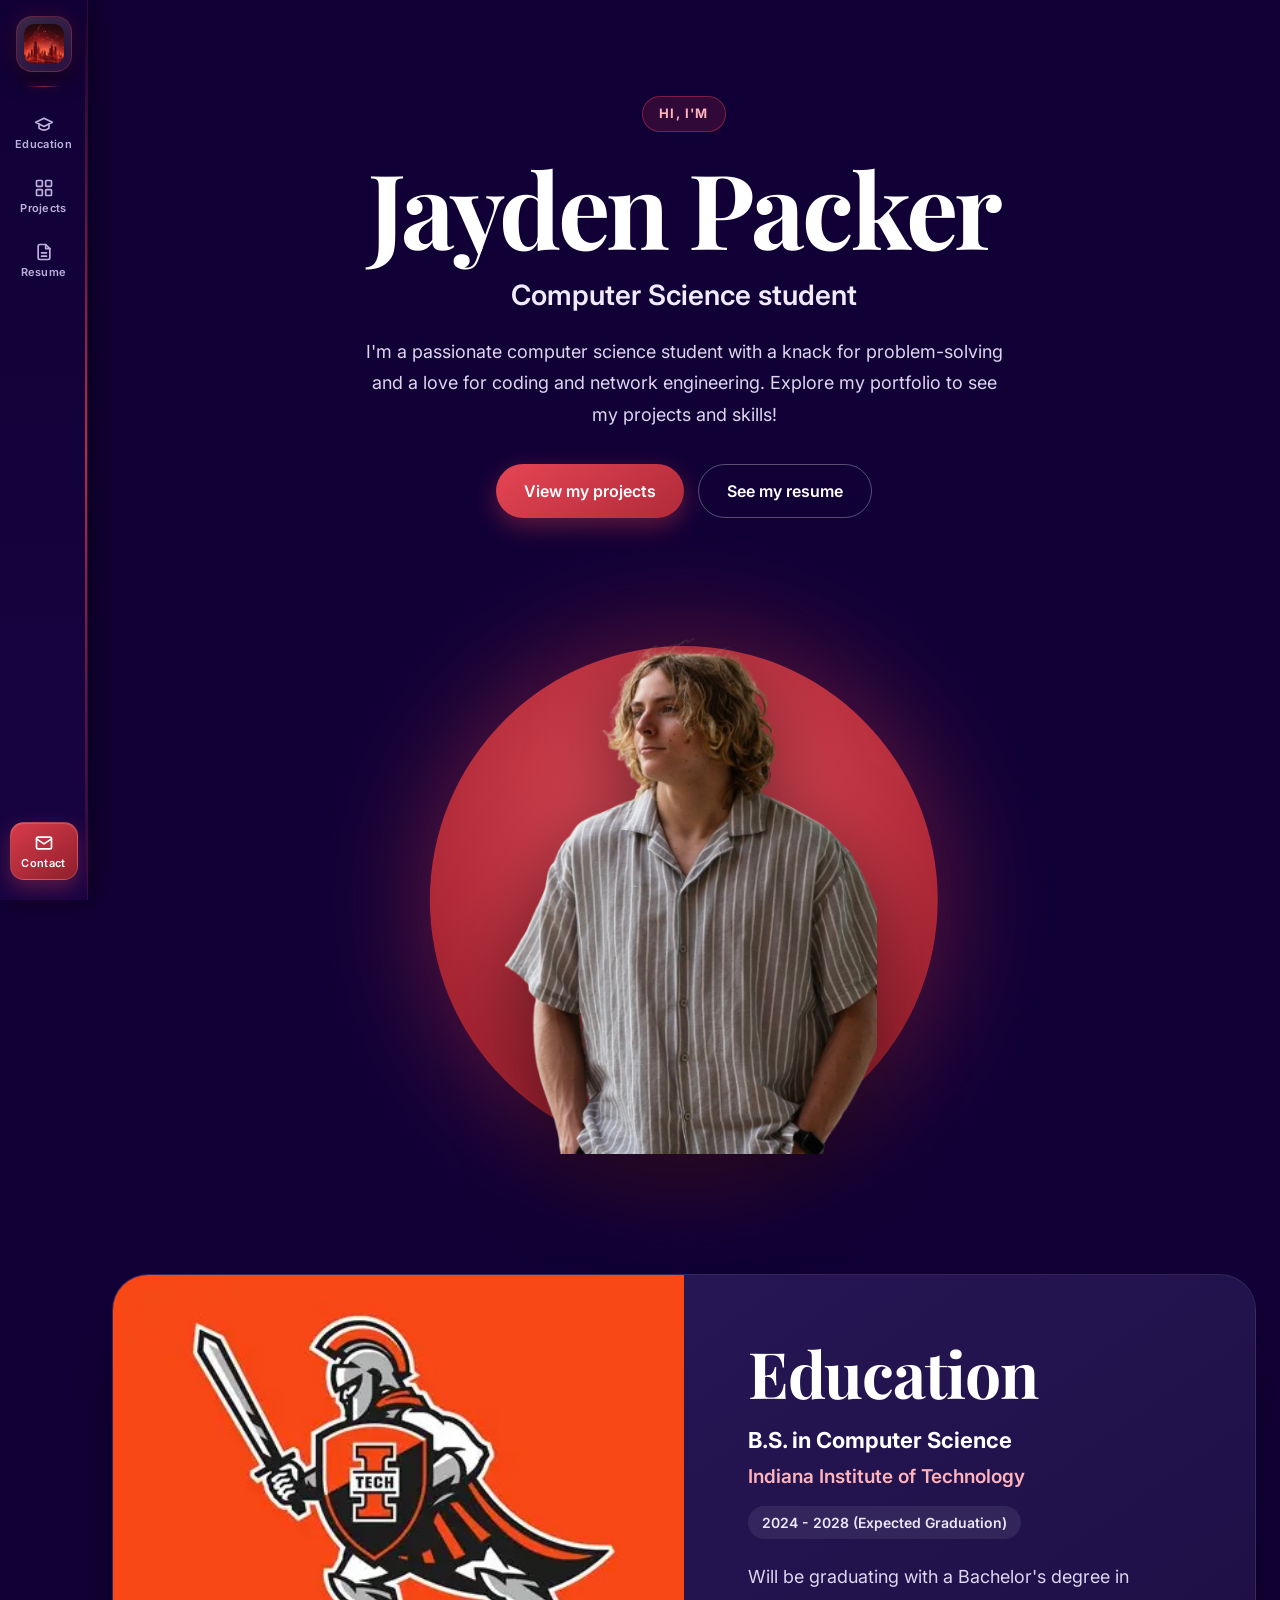
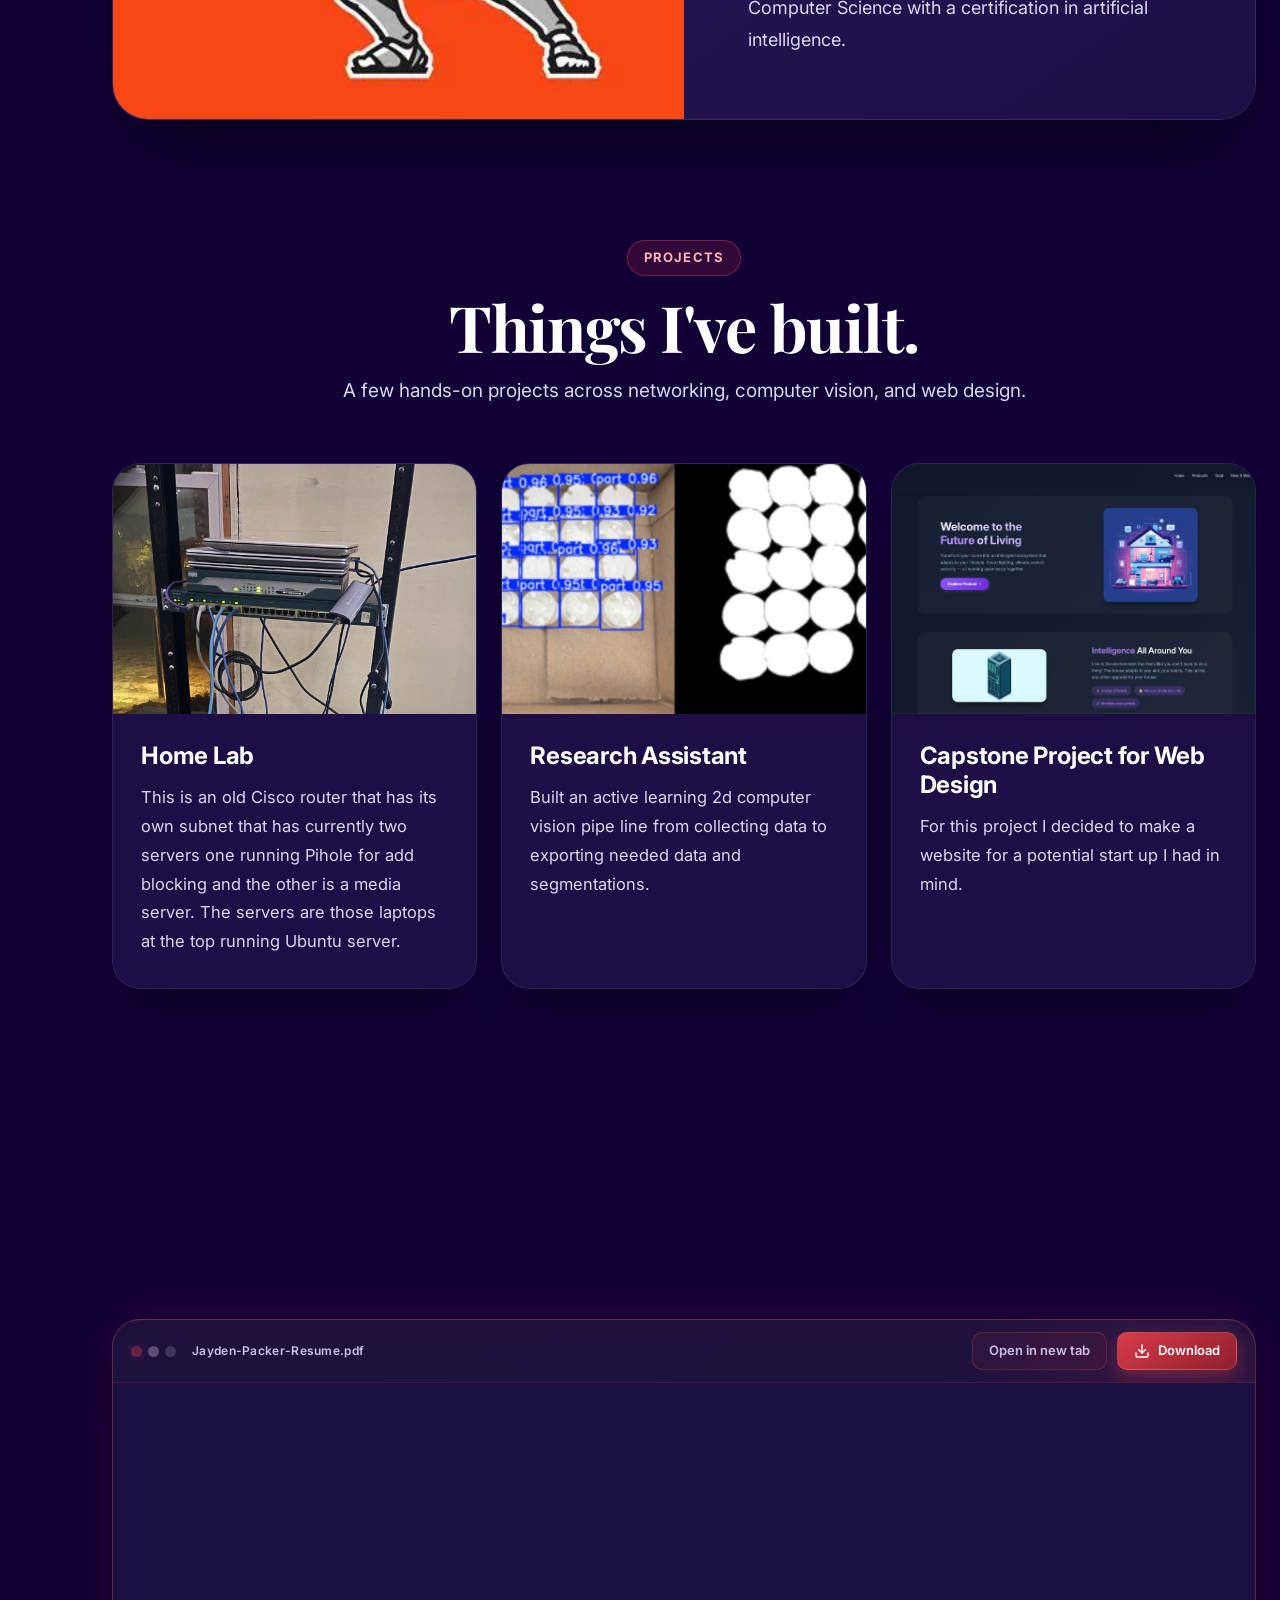
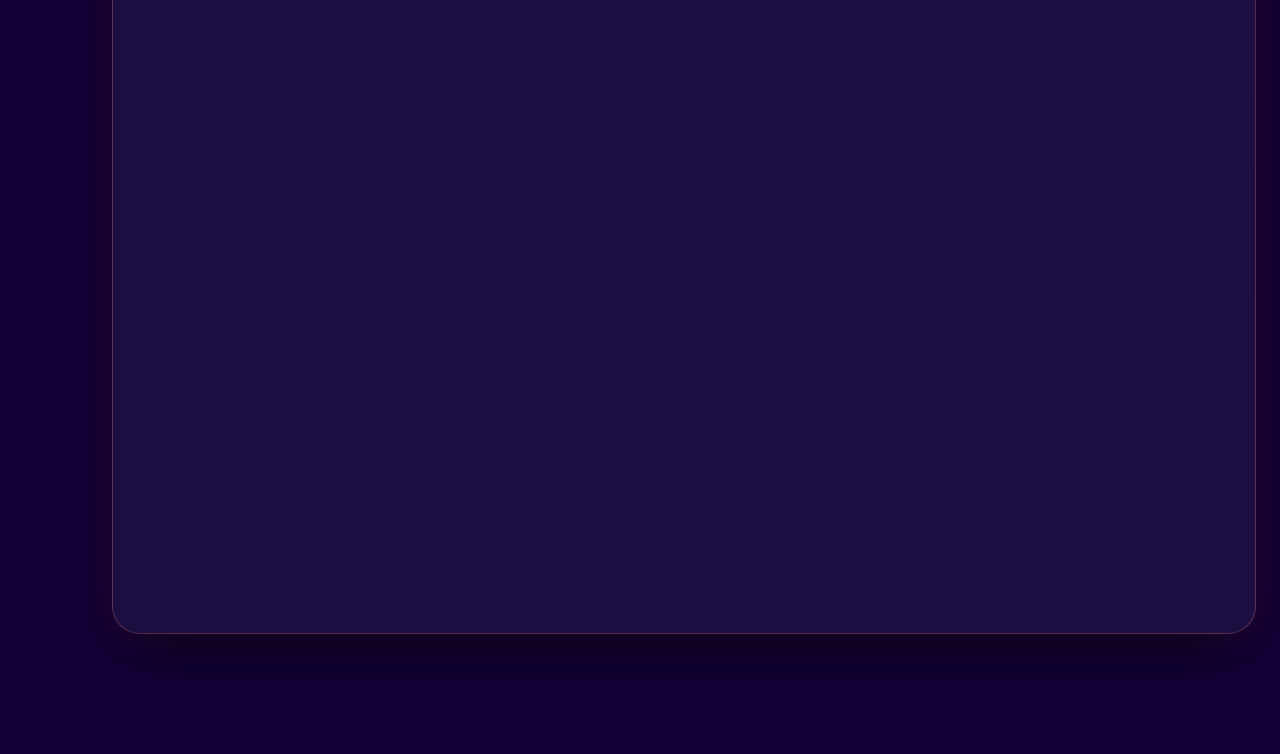
==== commit 4782cd6b: "changed image for Education" ====
--- a/index.html
+++ b/index.html
@@ -87,7 +87,7 @@
     <!-- EDUCATION -->
     <section id="education" class="education reveal">
         <div class="educationleft">
-            <img class="educationleft-img" src="OIP.webp" alt="school">
+            <img class="educationleft-img" src="tech_logo.webp" alt="school">
         </div>
         <div class="educationright">
             <h2 class="education-title">Education</h2>
